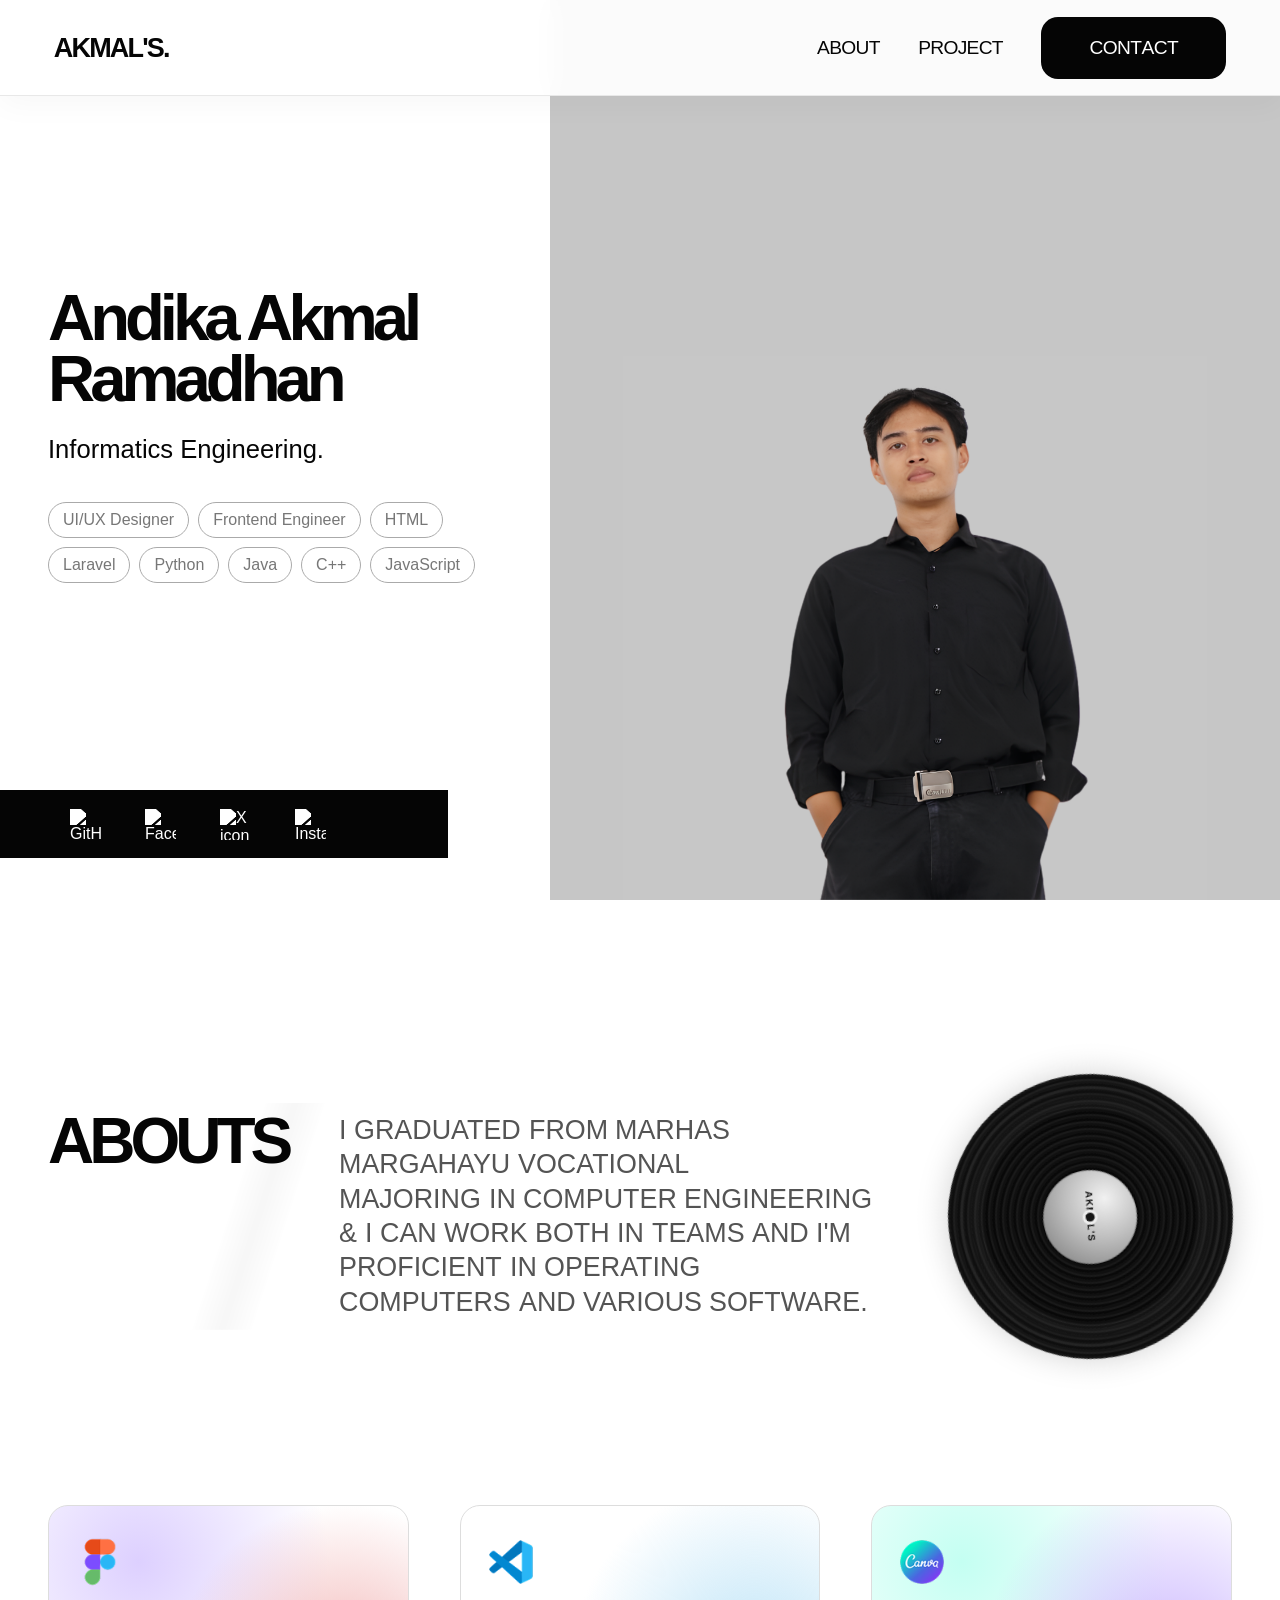
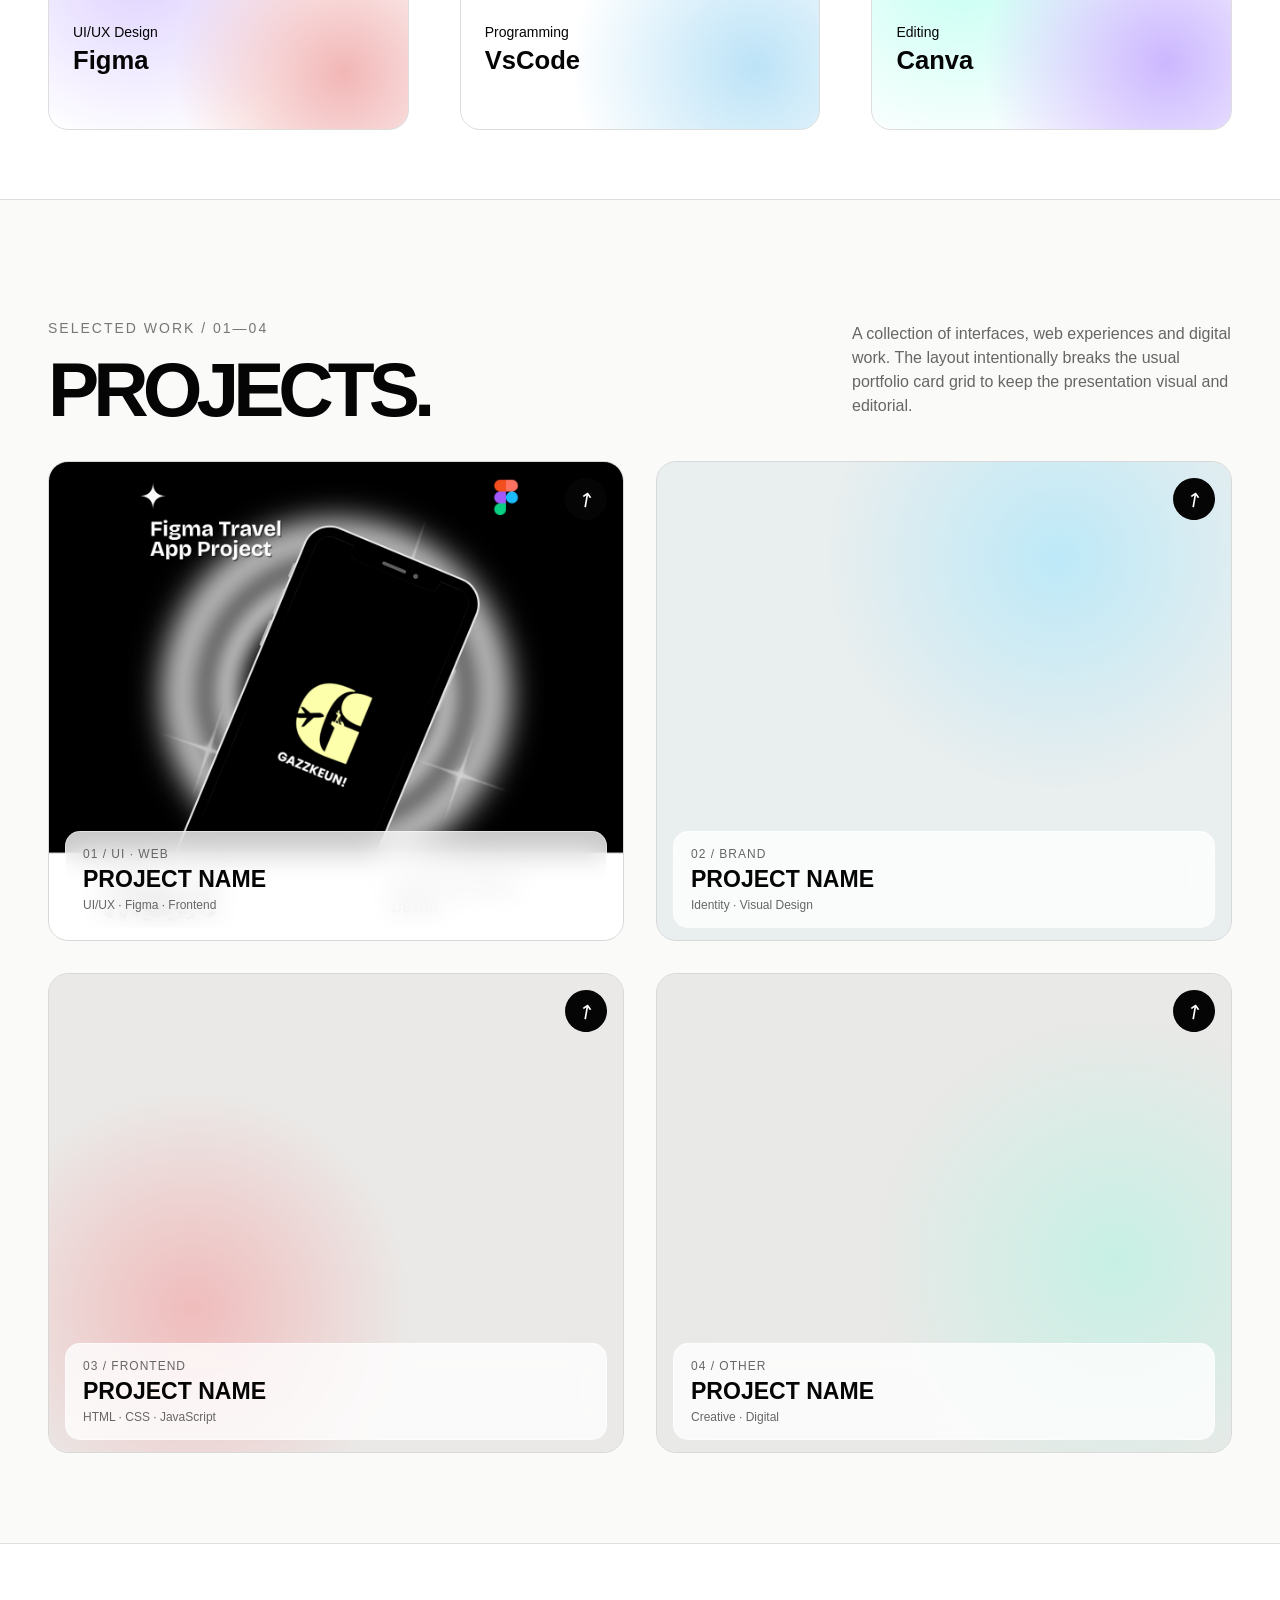
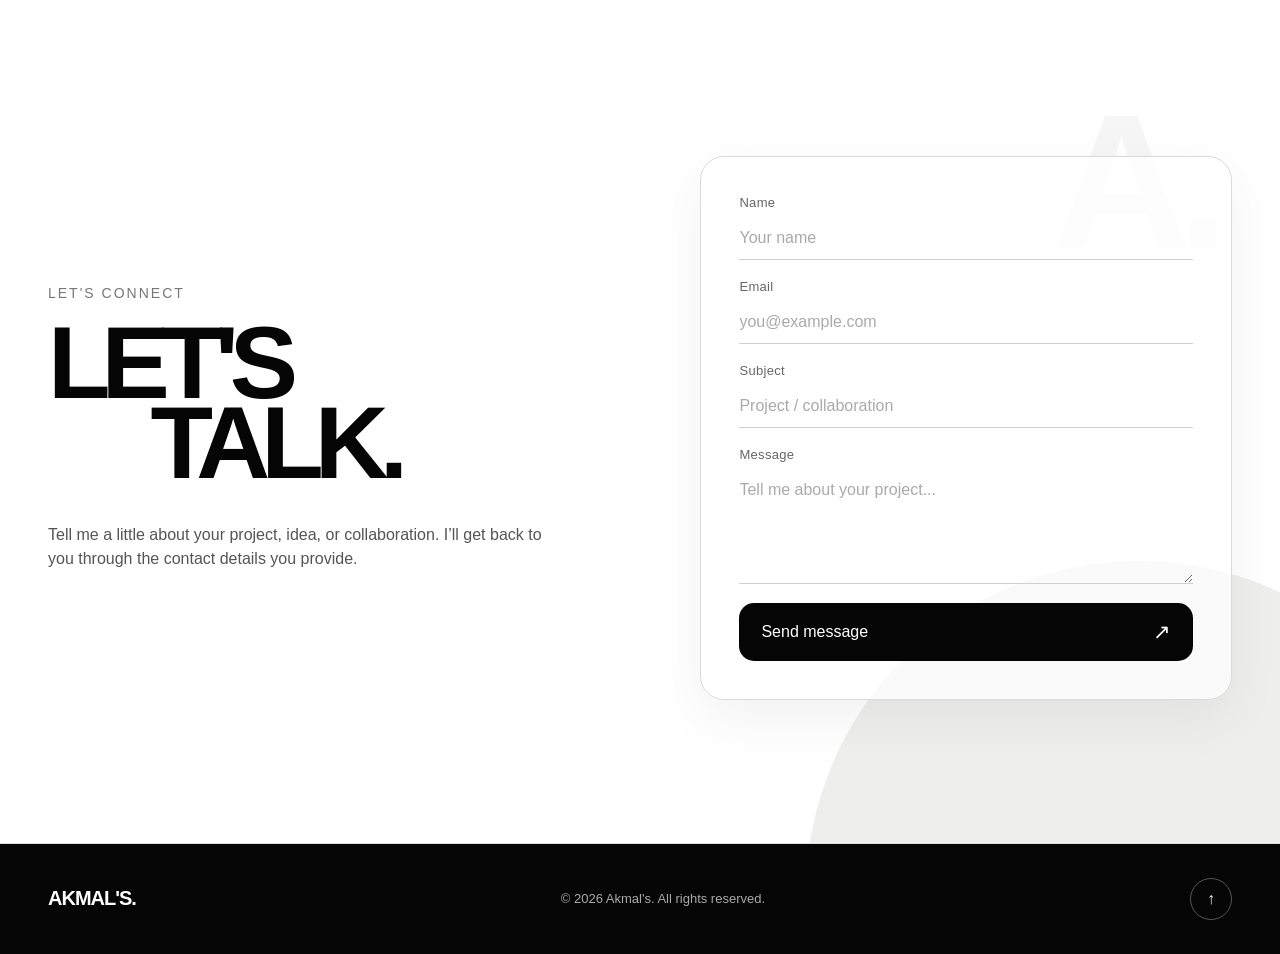
==== debug.html @ ab1d27a4 "Project : Changes Projects card desian && layout" ====
<!DOCTYPE html>
<html lang="en">
<head>
    <meta charset="UTF-8">
    <meta name="viewport" content="width=device-width, initial-scale=1.0">
    <meta name="description" content="Akmal's — Informatics Engineering Portfolio">
    <link rel="icon" type="image/png" href="Assets/icontitle.svg">
    <title>Akmal's</title>

    <style>
        @import url("https://fonts.googleapis.com/css2?family=Sedgwick+Ave+Display&display=swap");


        /* =========================================================
           BASE
        ========================================================= */
        :root {
            --black: #050505;
            --white: #ffffff;
            --line: #dedede;
            --muted: #858585;
            --soft: #f3f3f1;
            --ease: cubic-bezier(.22, 1, .36, 1);
        }

        * {
            margin: 0;
            padding: 0;
            box-sizing: border-box;
        }

        html {
            scroll-behavior: smooth;
        }

        body {
            font-family: Arial, Helvetica, sans-serif;
            background: var(--white);
            color: var(--black);
            overflow-x: hidden;
        }

        a {
            color: inherit;
            text-decoration: none;
        }

        button,
        a {
            -webkit-tap-highlight-color: transparent;
        }

        /* Every major section uses the same viewport height. */
        .full-section {
            height: 100vh;
            min-height: 680px;
        }

        /* =========================================================
           NAVBAR — intro state -> finished navigation
        ========================================================= */
        .navbar {
            position: fixed;
            inset: 0 0 auto 0;
            height: 96px;
            padding: 0 clamp(38px, 4.2vw, 82px);
            display: flex;
            align-items: center;
            background: rgba(255,255,255,.88);
            border-bottom: 1px solid transparent;
            backdrop-filter: blur(14px);
            -webkit-backdrop-filter: blur(14px);
            z-index: 100;
            overflow: hidden;
            transition:
                background .7s ease,
                border-color .7s ease,
                box-shadow .7s ease;
        }

        .nav-inner {
            position: relative;
            width: 100%;
            max-width: 1800px;
            height: 100%;
            margin: 0 auto;
            display: flex;
            align-items: center;
        }

        .brand {
            position: absolute;
            left: 50%;
            top: 50%;
            transform: translate(-50%, -50%);
            font-size: clamp(27px, 2vw, 34px);
            font-weight: 800;
            letter-spacing: -1.8px;
            line-height: 1;
            white-space: nowrap;
            z-index: 2;
            transition:
                left 1.05s cubic-bezier(.16,1,.3,1),
                transform 1.05s cubic-bezier(.16,1,.3,1);
        }

        .nav-links {
            margin-left: auto;
            margin-right: clamp(30px, 3vw, 58px);
            display: flex;
            align-items: center;
            gap: clamp(34px, 3vw, 58px);
        }

        .nav-link,
        .nav-contact {
            position: relative;
            line-height: 1;
            white-space: nowrap;
        }

        .nav-link {
            font-size: clamp(18px, 1.5vw, 27px);
            letter-spacing: -.7px;
            min-width: 0;
        }

        .nav-contact {
            position: relative;
            min-width: clamp(185px, 11vw, 225px);
            min-height: 62px;
            padding: 0 27px;
            border-radius: 17px;
            display: inline-flex;
            align-items: center;
            justify-content: center;
            background: transparent;
            color: var(--white);
            font-size: clamp(18px, 1.5vw, 27px);
            letter-spacing: -.6px;
            overflow: hidden;
            isolation: isolate;
            transition: transform .4s var(--ease);
        }

        /* Black-hole core: invisible on initial load, then expands into the button. */
        .nav-contact::before {
            content: "";
            position: absolute;
            left: 50%;
            top: 50%;
            width: 0;
            height: 0;
            border-radius: 50%;
            background: var(--black);
            transform: translate(-50%, -50%);
            z-index: -1;
            box-shadow: 0 0 0 rgba(0,0,0,0);
        }

        .nav-ready .nav-contact::before {
            animation: contactBlackHole 1.05s cubic-bezier(.16,1,.3,1) forwards;
        }

        .nav-contact:hover {
            transform: translateY(-2px);
        }

        @keyframes contactBlackHole {
            0% {
                width: 0;
                height: 0;
                opacity: 0;
                box-shadow: 0 0 0 rgba(0,0,0,0);
            }
            12% {
                opacity: 1;
            }
            60% {
                box-shadow: 0 0 28px rgba(0,0,0,.18);
            }
            100% {
                width: 260%;
                height: 420%;
                opacity: 1;
                box-shadow: 0 0 0 rgba(0,0,0,0);
            }
        }

        .nav-link::after {
            content: "";
            position: absolute;
            left: 0;
            bottom: -9px;
            width: 0;
            height: 2px;
            background: var(--black);
            transition: width .45s var(--ease);
        }

        .nav-link:hover::after {
            width: 100%;
        }

        .nav-link.is-active::after {
            width: 100%;
        }

        /* =========================================================
           CUSTOM CURSOR — desktop only
        ========================================================= */
        .custom-cursor {
            position: fixed;
            left: 0;
            top: 0;
            width: 11px;
            height: 11px;
            border-radius: 50%;
            background: #050505;
            pointer-events: none;
            z-index: 500;
            transform: translate3d(-100px, -100px, 0);
            transition: width .25s var(--ease), height .25s var(--ease), background .25s ease, border .25s ease, opacity .25s ease;
            mix-blend-mode: difference;
        }

        .custom-cursor.is-hover {
            width: 42px;
            height: 42px;
            background: rgba(255,255,255,.12);
            border: 1px solid rgba(255,255,255,.8);
        }

        .custom-cursor.is-click {
            width: 30px;
            height: 30px;
        }

        /* Each letter is independently revealed after the brand moves. */
        .nav-letter {
            display: inline-block;
            opacity: 0;
            transform: translateY(10px);
        }

        .nav-ready {
            background: rgba(255,255,255,.92);
            border-bottom-color: #e8e8e8;
            box-shadow: 0 8px 30px rgba(0,0,0,.035);
        }

        .nav-ready .brand {
            left: 0;
            transform: translateY(-50%);
        }

        .nav-ready .nav-letter {
            animation: navType .55s cubic-bezier(.22,1,.36,1) forwards;
            animation-delay: calc(var(--i) * .075s + .05s);
        }

        @keyframes navType {
            0% {
                opacity: 0;
                transform: translateY(10px);
            }
            60% {
                opacity: 1;
                transform: translateY(-2px);
            }
            100% {
                opacity: 1;
                transform: translateY(0);
            }
        }

        /* =========================================================
           HERO
        ========================================================= */
        .hero {
            position: relative;
            height: 100vh;
            min-height: 680px;
            display: grid;
            grid-template-columns: 43% 57%;
            overflow: hidden;
            border-bottom: 0;
        }

        .hero-left {
            position: relative;
            display: flex;
            flex-direction: column;
            justify-content: center;
            padding: 100px 48px 130px;
        }

        .hero-content {
            max-width: 700px;
        }

        .hero-title {
            font-size: clamp(54px, 5.1vw, 92px);
            line-height: .94;
            letter-spacing: -5px;
            font-weight: 800;
            margin-bottom: 24px;
        }

        .hero-subtitle {
            font-size: clamp(24px, 2vw, 35px);
            line-height: 1.2;
            margin-bottom: 38px;
        }

        .roles {
            display: flex;
            gap: 9px;
            flex-wrap: wrap;
            max-width: 690px;
        }

        .role {
            border: 1px solid #aaa;
            border-radius: 999px;
            padding: 9px 14px;
            color: #777;
            font-size: 16px;
            line-height: 1;
            white-space: nowrap;
            transition: color .3s ease, border-color .3s ease, transform .3s var(--ease);
        }

        .role:hover {
            color: var(--black);
            border-color: var(--black);
            transform: translateY(-3px);
        }

        .social-bar {
            position: absolute;
            left: 0;
            bottom: 42px;
            width: 35%;
            height: 68px;
            background: var(--black);
            display: flex;
            align-items: center;
            gap: 44px;
            padding-left: 70px;
        }

        .social-item {
            width: 31px;
            height: 31px;
            display: flex;
            align-items: center;
            justify-content: center;
            flex: 0 0 31px;
            transition: transform .35s var(--ease);
        }

        .social-item:hover {
            transform: translateY(-4px) scale(1.08);
        }

        .social-item img {
            width: 31px;
            height: 31px;
            display: block;
            object-fit: contain;
            object-position: center;
            filter: brightness(0) invert(1);
        }

        .hero-photo {
            position: relative;
            background: #c6c6c6;
            display: flex;
            align-items: flex-end;
            justify-content: center;
            overflow: hidden;
        }

        .hero-photo .enjoy-trail {
            position: absolute;
            inset: 0;
            pointer-events: none;
            overflow: hidden;
            z-index: 5;
        }

        .enjoy-word {
            position: absolute;
            left: 0;
            top: 0;
            color: #050505;
            font-family: "Sedgwick Ave Display", cursive;
            font-size: clamp(27px, 2.9vw, 46px);
            font-weight: 400;
            line-height: .9;
            letter-spacing: -.8px;
            white-space: nowrap;
            opacity: 0;
            transform: translate(-50%, -50%) rotate(var(--r, 0deg)) scale(.96);
            animation: enjoyFade 1.65s ease-out forwards;
            will-change: transform, opacity;
            mix-blend-mode: multiply;
        }

        @keyframes enjoyFade {
            0% {
                opacity: 0;
                transform: translate(-50%, -50%) rotate(var(--r, 0deg)) scale(.94);
            }
            12% {
                opacity: .34;
                transform: translate(-50%, -50%) rotate(var(--r, 0deg)) scale(1);
            }
            32% {
                opacity: .31;
            }
            58% {
                opacity: .22;
            }
            78% {
                opacity: .12;
            }
            100% {
                opacity: 0;
                transform: translate(-50%, -50%) rotate(var(--r, 0deg)) scale(1.015);
            }
        }

        .hero-photo.is-enjoying .hero-photo-image {
            filter: saturate(.96);
        }

        /* Your current preferred image treatment.
           Note: height:auto is valid CSS; height:auto% is not. */
        .hero-photo img {
            width: 80%;
            height: auto;
            object-fit: cover   ;
            object-position: center bottom;
            display: block;
        }

        /* =========================================================
           ABOUT
        ========================================================= */
        .about {
            position: relative;
            height: 100vh;
            min-height: 680px;
            padding: clamp(42px, 6vh, 76px) 48px 42px;
            display: grid;
            grid-template-rows: minmax(0, 1fr) auto auto;
            gap: clamp(18px, 3vh, 32px);
            overflow: hidden;
            border-bottom: 1px solid var(--line);
        }

        .about-top {
            width: 100%;
            max-width: 1800px;
            margin: 0 auto;
            display: grid;
            grid-template-columns: minmax(0, 1.65fr) minmax(260px, .55fr);
            gap: clamp(30px, 4vw, 58px);
            align-items: center;
            min-height: 0;
        }

        .about-copy {
            min-width: 0;
            display: grid;
            grid-template-columns: auto minmax(0, 1fr);
            column-gap: clamp(28px, 4vw, 55px);
            align-items: start;
        }

        .about-heading {
            font-size: clamp(52px, 5vw, 88px);
            line-height: .9;
            letter-spacing: -5px;
            font-weight: 800;
        }

        .about-text {
            font-size: clamp(22px, 2.1vw, 38px);
            line-height: 1.28;
            text-transform: uppercase;
        }

        .about-vinyl-wrap {
            min-width: 0;
            display: flex;
            align-items: center;
            justify-content: center;
            overflow: visible;
        }

        /* Drag target: no hover animation, only user drag interaction. */
        .vinyl-drag {
            --rotation: 0deg;
            width: min(24vw, 285px);
            aspect-ratio: 1;
            flex: 0 0 auto;
            cursor: grab;
            touch-action: none;
            user-select: none;
            -webkit-user-select: none;
            z-index: 4;
        }

        .vinyl-drag.is-dragging {
            cursor: grabbing;
        }

        .vinyl-record {
            position: relative;
            width: 100%;
            height: 100%;
            border-radius: 50%;
            background:
                repeating-radial-gradient(
                    circle at center,
                    #101010 0 2px,
                    #1a1a1a 3px 4px,
                    #090909 5px 7px
                );
            box-shadow:
                0 0 32px rgba(0,0,0,.18),
                0 0 0 1px rgba(0,0,0,.04),
                inset 0 0 0 1px rgba(255,255,255,.05);
            transform: rotate(var(--rotation));
            will-change: transform;
        }

        .vinyl-record::before {
            content: "";
            position: absolute;
            inset: 5%;
            border-radius: 50%;
            border: 1px solid rgba(255,255,255,.05);
            box-shadow:
                inset 0 0 28px rgba(0,0,0,.42),
                0 0 0 1px rgba(255,255,255,.018);
            pointer-events: none;
        }

        .vinyl-grooves {
            position: absolute;
            inset: 12%;
            border-radius: 50%;
            box-shadow:
                0 0 0 11px rgba(255,255,255,.014),
                0 0 0 22px rgba(255,255,255,.012),
                0 0 0 33px rgba(255,255,255,.01),
                0 0 0 44px rgba(255,255,255,.008);
            pointer-events: none;
        }

        .vinyl-label {
            position: absolute;
            width: 33%;
            aspect-ratio: 1;
            left: 50%;
            top: 50%;
            transform: translate(-50%, -50%);
            border-radius: 50%;
            display: flex;
            align-items: center;
            justify-content: center;
            background:
                radial-gradient(circle at 35% 30%, #f1f1f1 0, #bdbdbd 45%, #777 100%);
            color: #111;
            font-size: clamp(8px, .75vw, 11px);
            font-weight: 800;
            letter-spacing: 1.1px;
            box-shadow:
                inset 0 0 0 1px rgba(0,0,0,.16),
                0 1px 7px rgba(0,0,0,.14);
        }

        .vinyl-label span {
            transform: rotate(12deg);
        }

        .vinyl-center {
            position: absolute;
            width: 9px;
            height: 9px;
            left: 50%;
            top: 50%;
            transform: translate(-50%, -50%);
            border-radius: 50%;
            background: #161616;
            box-shadow: 0 0 0 3px #ededed;
            z-index: 3;
        }

        @keyframes vinylSpin {
            from { transform: rotate(0deg); }
            to { transform: rotate(360deg); }
        }

        /*
         * About description:
         * The text never disappears. A soft "karaoke" highlight travels
         * continuously through the words and loops back to the first word.
         */
        .about-lyric {
            display: flex;
            flex-direction: column;
            align-items: flex-start;
            gap: 0;
        }

        .lyric-line {
            display: flex;
            flex-wrap: wrap;
            gap: .28em;
        }

        .lyric-word {
            display: inline-block;
            color: #111;
            opacity: .72;
            transform: translateY(0) scale(1);
            filter: blur(0);
            will-change: transform, opacity, filter, color;
            animation: lyricPulse 4.9s linear infinite;
            animation-delay: calc(var(--lyric-index) * 0.18s);
        }

        .lyric-line .lyric-word:first-child {
            margin-left: 0;
        }

        @keyframes lyricPulse {
            0%,
            8% {
                opacity: .72;
                color: #111;
                transform: translateY(0) scale(1);
                filter: blur(0);
            }

            10%,
            15% {
                opacity: 1;
                color: #000;
                transform: translateY(-2px) scale(1.015);
                filter: blur(0);
            }

            18%,
            100% {
                opacity: .72;
                color: #111;
                transform: translateY(0) scale(1);
                filter: blur(0);
            }
        }

        /*
         * A subtle moving sweep passes over the paragraph so it feels
         * continuously "played", without making the text disappear.
         */
        .about-lyric {
            position: relative;
            isolation: isolate;
        }

        .about-lyric::after {
            content: "";
            position: absolute;
            top: -5%;
            left: -20%;
            width: 11%;
            height: 110%;
            background: linear-gradient(
                90deg,
                transparent,
                rgba(0,0,0,.09),
                transparent
            );
            transform: skewX(-18deg);
            pointer-events: none;
            mix-blend-mode: multiply;
            animation: lyricSweep 4.8s ease-in-out infinite;
            opacity: .35;
        }

        @keyframes lyricSweep {
            0% {
                left: -20%;
                opacity: 0;
            }
            10% {
                opacity: .35;
            }
            50% {
                opacity: .45;
            }
            90% {
                opacity: .35;
            }
            100% {
                left: 120%;
                opacity: 0;
            }
        }

        /* =========================================================
           SKILLS
        ========================================================= */
        .skills {
            width: 100%;
            max-width: 1800px;
            margin: 0 auto;
            display: grid;
            grid-template-columns: repeat(3, 1fr);
            gap: clamp(22px, 4vw, 72px);
        }

        .skill-card {
            height: clamp(190px, 25vh, 245px);
            border: 1px solid #ddd;
            border-radius: 20px;
            padding: 30px 24px 24px;
            position: relative;
            overflow: hidden;
            transition:
                transform .55s var(--ease),
                border-color .4s ease;
        }

        .skill-card:hover {
            transform: translateY(-9px);
            border-color: #aaa;
        }

        .skill-card:nth-child(1) {
            background:
                radial-gradient(circle at 82% 75%, #f2b6b6 0, transparent 50%),
                radial-gradient(circle at 25% 25%, #ddd0ff 0, transparent 60%),
                #fff;
        }

        .skill-card:nth-child(2) {
            background:
                radial-gradient(circle at 82% 72%, #bce3f7 0, transparent 55%),
                #fff;
        }

        .skill-card:nth-child(3) {
            background:
                radial-gradient(circle at 82% 70%, #cbb7ff 0, transparent 55%),
                radial-gradient(circle at 25% 25%, #c4fff2 0, transparent 65%),
                #fff;
        }

        .skill-icon {
            width: 52px;
            height: 52px;
            margin-bottom: 36px;
            display: flex;
            align-items: center;
            justify-content: flex-start;
        }

        .skill-icon img {
            width: 52px;
            height: 52px;
            display: block;
            object-fit: contain;
            object-position: left center;
        }

        .skill-label {
            font-size: 14px;
            margin-bottom: 8px;
        }

        .skill-name {
            font-size: clamp(25px, 2vw, 31px);
            line-height: 1;
        }

        /* =========================================================
           PROJECTS — editorial / asymmetric, not template-like
        ========================================================= */
        .projects {
            position: relative;
            height: 100vh;
            min-height: 680px;
            padding: 110px 48px 45px;
            overflow: hidden;
            border-bottom: 1px solid var(--line);
            background: #fafaf9;
        }

        .projects-head {
            max-width: 1800px;
            margin: 0 auto;
            display: flex;
            align-items: end;
            justify-content: space-between;
            gap: 30px;
            margin-bottom: 28px;
        }

        .projects-title {
            font-size: clamp(58px, 6vw, 105px);
            line-height: .82;
            letter-spacing: -6px;
            font-weight: 800;
        }

        .projects-intro {
            max-width: 380px;
            font-size: 16px;
            line-height: 1.5;
            color: #666;
            padding-bottom: 3px;
        }

        .project-grid {
            max-width: 1800px;
            height: calc(100% - 145px);
            margin: 0 auto;
            display: grid;
            grid-template-columns: repeat(2, minmax(0, 1fr));
            grid-template-rows: repeat(2, minmax(0, 1fr));
            gap: 20px;
        }

        .project-card {
            position: relative;
            min-width: 0;
            min-height: 0;
            overflow: hidden;
            border-radius: 20px;
            border: 1px solid #d8d8d8;
            background: #e9e9e7;
            cursor: pointer;
            transition:
                transform .55s var(--ease),
                border-color .4s ease,
                box-shadow .55s var(--ease);
        }

        .project-card:hover {
            transform: translateY(-6px);
            border-color: #aaa;
            box-shadow: 0 18px 42px rgba(0,0,0,.08);
        }

        .project-media {
            position: absolute;
            inset: 0;
            overflow: hidden;
            background:
                linear-gradient(135deg, #ececec, #d4d4d4);
        }

        .project-media img {
            width: 100%;
            height: 100%;
            display: block;
            object-fit: cover;
            object-position: center;
            transition: transform 1s var(--ease), filter .8s ease;
        }

        .project-media img[src=""] {
            display: none;
        }

        .project-media img:not([src]) {
            display: none;
        }

        .project-card:hover .project-media img {
            transform: scale(1.045);
            filter: saturate(.8);
        }

        /* Placeholder if no image has been inserted yet. */
        .project-card:nth-child(1) .project-media {
            background:
                radial-gradient(circle at 70% 30%, #d8cfff, transparent 35%),
                linear-gradient(135deg, #eeeeec, #d8d8d6);
        }

        .project-card:nth-child(2) .project-media {
            background:
                radial-gradient(circle at 70% 20%, #bde9f8, transparent 42%),
                #e9eeee;
        }

        .project-card:nth-child(3) .project-media {
            background:
                radial-gradient(circle at 25% 70%, #f0bcbc, transparent 40%),
                #eae9e7;
        }

        .project-card:nth-child(4) .project-media {
            background:
                radial-gradient(circle at 80% 60%, #c7f0e5, transparent 45%),
                #e9e9e7;
        }

        .project-info {
            position: absolute;
            left: 16px;
            right: 16px;
            bottom: 16px;
            padding: 15px 17px;
            border: 1px solid rgba(255,255,255,.42);
            border-radius: 15px;
            background: rgba(255,255,255,.78);
            backdrop-filter: blur(14px);
            -webkit-backdrop-filter: blur(14px);
            transform: translateY(4px);
            transition: transform .55s var(--ease);
        }

        .project-card:hover .project-info {
            transform: translateY(0);
        }

        .project-number {
            font-size: 12px;
            color: #666;
            margin-bottom: 7px;
            letter-spacing: 1px;
        }

        .project-name {
            font-size: clamp(20px, 1.8vw, 28px);
            line-height: 1;
            margin-bottom: 7px;
        }

        .project-tags {
            font-size: 12px;
            color: #666;
        }

        .project-card::after {
            content: "OPEN";
            position: absolute;
            left: 18px;
            top: 18px;
            padding: 7px 10px;
            border-radius: 999px;
            background: rgba(0,0,0,.72);
            color: #fff;
            font-size: 10px;
            letter-spacing: 1.4px;
            opacity: 0;
            transform: translateY(6px);
            transition: opacity .45s ease, transform .45s var(--ease);
            pointer-events: none;
        }

        .project-card:hover::after {
            opacity: 1;
            transform: translateY(0);
        }

        /* =========================================================
           PROJECT DETAIL OVERLAY
        ========================================================= */
        .project-modal {
            position: fixed;
            inset: 0;
            z-index: 300;
            display: grid;
            place-items: center;
            padding: 30px;
            background: rgba(5,5,5,.5);
            backdrop-filter: blur(16px);
            -webkit-backdrop-filter: blur(16px);
            opacity: 0;
            visibility: hidden;
            pointer-events: none;
            transition: opacity .45s ease, visibility .45s ease;
        }

        .project-modal.is-open {
            opacity: 1;
            visibility: visible;
            pointer-events: auto;
        }

        .project-modal-card {
            position: relative;
            width: min(1080px, 94vw);
            max-height: 90vh;
            overflow: auto;
            border-radius: 26px;
            background: #fff;
            border: 1px solid rgba(0,0,0,.08);
            box-shadow: 0 35px 90px rgba(0,0,0,.22);
            transform: translateY(28px) scale(.97);
            transition: transform .65s var(--ease);
        }

        .project-modal.is-open .project-modal-card {
            transform: translateY(0) scale(1);
        }

        .project-modal-media {
            height: min(48vh, 520px);
            background: #e9e9e7;
            overflow: hidden;
        }

        .project-modal-media img {
            width: 100%;
            height: 100%;
            display: block;
            object-fit: cover;
        }

        .project-modal-content {
            padding: clamp(24px, 4vw, 46px);
            display: grid;
            grid-template-columns: 1fr .55fr;
            gap: 34px;
        }

        .project-modal-kicker {
            font-size: 11px;
            letter-spacing: 1.6px;
            color: #777;
            margin-bottom: 10px;
        }

        .project-modal-title {
            font-size: clamp(36px, 5vw, 68px);
            line-height: .9;
            letter-spacing: -4px;
            margin-bottom: 18px;
        }

        .project-modal-description {
            max-width: 620px;
            color: #555;
            font-size: 16px;
            line-height: 1.6;
        }

        .project-modal-meta {
            padding-top: 3px;
            display: flex;
            flex-direction: column;
            gap: 18px;
        }

        .modal-meta-item {
            border-bottom: 1px solid #ddd;
            padding-bottom: 12px;
        }

        .modal-meta-label {
            font-size: 11px;
            color: #888;
            text-transform: uppercase;
            letter-spacing: 1.4px;
            margin-bottom: 7px;
        }

        .modal-meta-value {
            font-size: 15px;
        }

        .project-modal-close {
            position: absolute;
            right: 28px;
            top: 28px;
            width: 44px;
            height: 44px;
            border: 1px solid rgba(255,255,255,.35);
            border-radius: 50%;
            background: rgba(0,0,0,.65);
            color: #fff;
            cursor: pointer;
            font: inherit;
            font-size: 25px;
            line-height: 1;
            display: grid;
            place-items: center;
            transition: transform .35s var(--ease), background .3s ease;
        }

        .project-modal-close:hover {
            transform: rotate(90deg);
            background: #000;
        }


        .project-arrow {
            position: absolute;
            right: 16px;
            top: 16px;
            width: 42px;
            height: 42px;
            border-radius: 50%;
            background: var(--black);
            color: white;
            display: flex;
            align-items: center;
            justify-content: center;
            font-size: 20px;
            transform: rotate(-35deg);
            transition: transform .5s var(--ease);
        }

        .project-card:hover .project-arrow {
            transform: rotate(0deg);
        }

        /* =========================================================
           CONTACT
        ========================================================= */
        .contact {
            position: relative;
            height: 100vh;
            min-height: 680px;
            padding: 120px 48px 50px;
            display: flex;
            align-items: center;
            overflow: hidden;
            border-bottom: 1px solid var(--line);
        }

        .contact::before {
            content: "";
            position: absolute;
            width: 52vw;
            height: 52vw;
            max-width: 800px;
            max-height: 800px;
            right: -15vw;
            bottom: -30vw;
            border-radius: 50%;
            background: #eeeeec;
            pointer-events: none;
        }

        .contact-inner {
            width: 100%;
            max-width: 1800px;
            margin: 0 auto;
            display: grid;
            grid-template-columns: minmax(0, .9fr) minmax(430px, .85fr);
            align-items: center;
            gap: clamp(50px, 7vw, 130px);
            position: relative;
            z-index: 1;
        }

        .contact-intro {
            min-width: 0;
        }

        .contact-kicker {
            font-size: 14px;
            letter-spacing: 2px;
            text-transform: uppercase;
            color: #777;
            margin-bottom: 22px;
        }

        .contact-title {
            font-size: clamp(68px, 8vw, 145px);
            line-height: .78;
            letter-spacing: -9px;
            font-weight: 800;
            max-width: 900px;
            margin-bottom: 40px;
        }

        .contact-title span {
            display: block;
        }

        .contact-title span:last-child {
            margin-left: clamp(30px, 8vw, 125px);
        }

        .contact-copy {
            max-width: 500px;
            color: #555;
            font-size: 16px;
            line-height: 1.55;
        }

        .contact-form {
            width: 100%;
            max-width: 650px;
            justify-self: end;
            padding: clamp(26px, 3vw, 38px);
            border: 1px solid #d9d9d9;
            border-radius: 24px;
            background: rgba(255,255,255,.72);
            backdrop-filter: blur(12px);
            -webkit-backdrop-filter: blur(12px);
            box-shadow: 0 18px 55px rgba(0,0,0,.055);
        }

        .form-row {
            display: flex;
            flex-direction: column;
            gap: 8px;
            margin-bottom: 19px;
        }

        .form-row label {
            font-size: 13px;
            color: #666;
            letter-spacing: .3px;
        }

        .form-row input,
        .form-row textarea {
            width: 100%;
            border: 0;
            border-bottom: 1px solid #cfcfcf;
            background: transparent;
            color: var(--black);
            border-radius: 0;
            padding: 11px 0 12px;
            font: inherit;
            font-size: 16px;
            outline: none;
            resize: vertical;
            transition: border-color .3s ease, padding-left .35s var(--ease);
        }

        .form-row input::placeholder,
        .form-row textarea::placeholder {
            color: #aaa;
        }

        .form-row input:focus,
        .form-row textarea:focus {
            border-color: var(--black);
            padding-left: 6px;
        }

        .contact-submit {
            width: 100%;
            min-height: 58px;
            margin-top: 6px;
            padding: 0 22px;
            border: 0;
            border-radius: 15px;
            background: var(--black);
            color: var(--white);
            display: flex;
            align-items: center;
            justify-content: space-between;
            font: inherit;
            font-size: 16px;
            cursor: pointer;
            transition:
                background .3s ease,
                transform .45s var(--ease);
        }

        .contact-submit:hover {
            background: #242424;
            transform: translateY(-3px);
        }

        .submit-arrow {
            font-size: 21px;
            transition: transform .45s var(--ease);
        }

        .contact-submit:hover .submit-arrow {
            transform: translate(4px, -4px);
        }

        .contact-mark {
            position: absolute;
            right: 5vw;
            top: 19%;
            font-size: clamp(100px, 15vw, 250px);
            line-height: .7;
            font-weight: 800;
            letter-spacing: -14px;
            color: rgba(0,0,0,.035);
            user-select: none;
            pointer-events: none;
        }

        /* =========================================================
           CONTACT NOTIFICATION
        ========================================================= */
        .contact-toast {
            position: fixed;
            right: clamp(22px, 3vw, 48px);
            bottom: clamp(22px, 3vw, 42px);
            z-index: 250;
            width: min(390px, calc(100vw - 44px));
            min-height: 76px;
            padding: 14px 14px 14px 16px;
            display: grid;
            grid-template-columns: 34px 1fr 28px;
            align-items: center;
            gap: 12px;
            border: 1px solid rgba(255,255,255,.16);
            border-radius: 20px;
            background: rgba(10,10,10,.94);
            color: #fff;
            box-shadow: 0 18px 55px rgba(0,0,0,.23), 0 0 0 1px rgba(0,0,0,.03);
            backdrop-filter: blur(18px);
            -webkit-backdrop-filter: blur(18px);
            opacity: 0;
            visibility: hidden;
            transform: translateY(24px) scale(.96);
            pointer-events: none;
        }

        .contact-toast.is-visible {
            opacity: 1;
            visibility: visible;
            pointer-events: auto;
            animation: toastIn .65s var(--ease) forwards;
        }

        .contact-toast.is-hiding {
            animation: toastOut .5s var(--ease) forwards;
        }

        .toast-mark {
            width: 34px;
            height: 34px;
            border-radius: 50%;
            display: grid;
            place-items: center;
            background: #fff;
        }

        .toast-mark span {
            width: 10px;
            height: 10px;
            border-radius: 50%;
            background: #111;
            animation: toastPulse 1.5s ease-in-out infinite;
        }

        .toast-copy {
            min-width: 0;
            display: flex;
            flex-direction: column;
            gap: 4px;
        }

        .toast-copy strong {
            font-size: 12px;
            letter-spacing: 1.6px;
            line-height: 1;
        }

        .toast-copy small {
            color: #a9a9a9;
            font-size: 12px;
            line-height: 1.35;
        }

        .toast-close {
            width: 28px;
            height: 28px;
            border: 0;
            background: transparent;
            color: #aaa;
            border-radius: 50%;
            cursor: pointer;
            font: inherit;
            font-size: 20px;
            line-height: 1;
            transition: color .25s ease, background .25s ease, transform .3s var(--ease);
        }

        .toast-close:hover {
            color: #fff;
            background: rgba(255,255,255,.08);
            transform: rotate(90deg);
        }

        @keyframes toastIn {
            0% { opacity: 0; transform: translateY(24px) scale(.96); filter: blur(4px); }
            100% { opacity: 1; transform: translateY(0) scale(1); filter: blur(0); }
        }

        @keyframes toastOut {
            0% { opacity: 1; transform: translateY(0) scale(1); filter: blur(0); }
            100% { opacity: 0; transform: translateY(16px) scale(.97); filter: blur(2px); }
        }

        @keyframes toastPulse {
            0%, 100% { transform: scale(.82); opacity: .65; }
            50% { transform: scale(1.18); opacity: 1; }
        }

        /* =========================================================
           FOOTER
        ========================================================= */
        footer {
            min-height: 110px;
            padding: 30px 48px;
            display: flex;
            align-items: center;
            justify-content: space-between;
            gap: 25px;
            background: var(--black);
            color: var(--white);
        }

        .footer-brand {
            font-size: 20px;
            font-weight: 800;
            letter-spacing: -1px;
        }

        .footer-copy {
            font-size: 13px;
            color: #aaa;
        }

        .footer-top {
            width: 42px;
            height: 42px;
            border: 1px solid #555;
            border-radius: 50%;
            display: flex;
            align-items: center;
            justify-content: center;
            transition: transform .4s var(--ease), background .3s ease;
        }

        .footer-top:hover {
            transform: translateY(-4px);
            background: #222;
        }

        /* =========================================================
           REVEAL ANIMATION
        ========================================================= */
        @keyframes revealUp {
            from {
                opacity: 0;
                transform: translateY(45px);
            }
            to {
                opacity: 1;
                transform: translateY(0);
            }
        }

        @keyframes revealLeft {
            from {
                opacity: 0;
                transform: translateX(-55px);
            }
            to {
                opacity: 1;
                transform: translateX(0);
            }
        }

        @keyframes revealRight {
            from {
                opacity: 0;
                transform: translateX(55px);
            }
            to {
                opacity: 1;
                transform: translateX(0);
            }
        }

        @keyframes introBrand {
            0% {
                opacity: 0;
                transform: scale(.92);
            }
            45% {
                opacity: 1;
                transform: scale(1);
            }
            100% {
                opacity: 1;
                transform: scale(1);
            }
        }

        .reveal {
            opacity: 0;
        }

        .reveal.is-visible {
            animation: revealUp .85s var(--ease) forwards;
        }

        .reveal-left.is-visible {
            animation: revealLeft .85s var(--ease) forwards;
        }

        .reveal-right.is-visible {
            animation: revealRight .9s var(--ease) forwards;
        }

        .delay-1.is-visible { animation-delay: .10s; }
        .delay-2.is-visible { animation-delay: .20s; }
        .delay-3.is-visible { animation-delay: .30s; }
        .delay-4.is-visible { animation-delay: .40s; }

        @media (max-width: 760px) {
            .about,
            .projects,
            .contact {
                content-visibility: auto;
                contain-intrinsic-size: 850px;
            }

            .project-card,
            .skill-card {
                contain: layout paint;
            }
        }

        /* =========================================================
           RESPONSIVE
        ========================================================= */

        /* =========================================================
           MOBILE PERFORMANCE / LAYOUT
        ========================================================= */
        .nav-toggle,
        .mobile-menu {
            display: none;
        }

        @media (max-width: 760px) {
            :root {
                --mobile-gutter: 20px;
            }

            html {
                scroll-behavior: auto;
            }

            body {
                overflow-x: hidden;
                -webkit-overflow-scrolling: touch;
                text-rendering: optimizeSpeed;
            }

            .full-section,
            .hero,
            .about,
            .projects,
            .contact {
                height: auto;
                min-height: 0;
            }

            /* ---------- Navbar ---------- */
            .navbar {
                position: fixed;
                top: 0;
                left: 0;
                right: 0;
                height: 68px;
                padding: 0 var(--mobile-gutter);
                background: rgba(255,255,255,.96);
                border-bottom-color: #ececec;
                backdrop-filter: none;
                -webkit-backdrop-filter: none;
                box-shadow: 0 4px 18px rgba(0,0,0,.04);
                overflow: visible;
            }

            .nav-inner {
                width: 100%;
                max-width: none;
                justify-content: space-between;
            }

            .brand,
            .navbar.nav-ready .brand {
                position: relative;
                left: 0;
                top: auto;
                transform: none;
                font-size: 23px;
                letter-spacing: -1.4px;
            }

            .nav-links,
            .nav-contact {
                display: none;
            }

            .nav-toggle {
                position: relative;
                width: 46px;
                height: 46px;
                display: flex;
                align-items: center;
                justify-content: center;
                padding: 0;
                border: 0;
                border-radius: 15px;
                background: #050505;
                cursor: pointer;
                z-index: 120;
                overflow: hidden;
                transform: rotate(-1deg);
                transition:
                    transform .55s var(--ease),
                    border-radius .55s var(--ease),
                    background .3s ease;
            }

            .nav-toggle::before {
                content: "";
                position: absolute;
                width: 7px;
                height: 7px;
                right: 9px;
                top: 9px;
                border-radius: 50%;
                background: rgba(255,255,255,.9);
                transition: transform .55s var(--ease), opacity .3s ease;
            }

            .nav-toggle::after {
                content: "";
                position: absolute;
                inset: 6px;
                border: 1px solid rgba(255,255,255,.16);
                border-radius: 12px;
                pointer-events: none;
            }

            .nav-toggle span {
                position: absolute;
                width: 19px;
                height: 2px;
                border-radius: 999px;
                background: #fff;
                transform-origin: center;
                transition:
                    transform .55s var(--ease),
                    width .45s var(--ease),
                    left .45s var(--ease),
                    top .45s var(--ease);
            }

            .nav-toggle span:first-child {
                left: 13px;
                top: 18px;
                width: 18px;
                transform: rotate(-6deg);
            }

            .nav-toggle span:last-child {
                left: 17px;
                top: 26px;
                width: 13px;
                transform: rotate(7deg);
            }

            .navbar.menu-open .nav-toggle {
                transform: rotate(3deg) scale(.98);
                border-radius: 50%;
            }

            .navbar.menu-open .nav-toggle::before {
                transform: scale(.25);
                opacity: 0;
            }

            .navbar.menu-open .nav-toggle span:first-child {
                left: 12px;
                top: 22px;
                width: 22px;
                transform: rotate(42deg);
            }

            .navbar.menu-open .nav-toggle span:last-child {
                left: 12px;
                top: 22px;
                width: 22px;
                transform: rotate(-42deg);
            }

            .mobile-menu {
                position: absolute;
                top: 62px;
                left: 12px;
                right: 12px;
                display: flex;
                flex-direction: column;
                gap: 6px;
                padding: 10px;
                border: 1px solid #e4e4e4;
                border-radius: 22px;
                background: rgba(255,255,255,.98);
                box-shadow:
                    0 22px 55px rgba(0,0,0,.13),
                    0 0 0 1px rgba(0,0,0,.02);
                opacity: 0;
                visibility: hidden;
                transform: translateY(-12px) rotate(-1deg) scale(.96);
                transform-origin: top right;
                transition:
                    opacity .38s ease,
                    transform .6s var(--ease),
                    visibility .38s ease;
                pointer-events: none;
            }

            .navbar.menu-open .mobile-menu {
                opacity: 1;
                visibility: visible;
                transform: translateY(0) rotate(0deg) scale(1);
                pointer-events: auto;
            }

            .mobile-link {
                position: relative;
                padding: 14px 15px;
                border-radius: 14px;
                font-size: 16px;
                font-weight: 700;
                letter-spacing: -.25px;
                transform: translateX(14px);
                opacity: 0;
                transition:
                    transform .5s var(--ease),
                    opacity .35s ease,
                    background .25s ease;
            }

            .navbar.menu-open .mobile-link {
                transform: translateX(0);
                opacity: 1;
            }

            .navbar.menu-open .mobile-link:nth-child(1) {
                transition-delay: .06s;
            }

            .navbar.menu-open .mobile-link:nth-child(2) {
                transition-delay: .11s;
            }

            .navbar.menu-open .mobile-link:nth-child(3) {
                transition-delay: .16s;
            }

            .mobile-link::after {
                content: "↗";
                position: absolute;
                right: 15px;
                top: 50%;
                transform: translateY(-50%) rotate(-12deg);
                opacity: 0;
                transition: opacity .25s ease, transform .35s var(--ease);
            }

            .mobile-link:hover,
            .mobile-link:active {
                background: #f1f1f1;
            }

            .mobile-link:hover::after {
                opacity: 1;
                transform: translateY(-50%) rotate(0deg);
            }

            /* ---------- Hero ----------
               Photo is intentionally first, immediately below navbar.
            */
            .hero {
                display: flex;
                flex-direction: column;
                padding-top: 68px;
                border-bottom: 0;
                overflow: visible;
            }

            .hero-photo {
                order: 1;
                width: 100%;
                height: clamp(330px, 88vw, 445px);
                min-height: 330px;
                flex: 0 0 auto;
                background: #c6c6c6;
                transform: none !important;
                will-change: auto;
            }

            .hero-photo-image {
                width: 85% !important;
                height: auto !important;
                max-height: 100%;
                object-fit: contain;
                object-position: center bottom;
            }

            .hero-left {
                order: 2;
                min-height: auto;
                padding: 34px var(--mobile-gutter) 92px;
                display: block;
            }

            .hero-content {
                max-width: none;
            }

            .hero-title {
                font-size: clamp(43px, 12.7vw, 68px);
                line-height: .93;
                letter-spacing: -3.3px;
                margin-bottom: 18px;
            }

            .hero-subtitle {
                font-size: 21px;
                margin-bottom: 20px;
            }

            .roles {
                max-width: none;
                gap: 8px;
            }

            .role {
                font-size: 13px;
                padding: 8px 11px;
            }

            .social-bar {
                position: absolute;
                left: 0;
                bottom: 0;
                width: 100%;
                height: 58px;
                padding-left: 0;
                justify-content: center;
                gap: 28px;
            }

            .social-item {
                width: 28px;
                height: 28px;
                flex-basis: 28px;
            }

            .social-item img {
                width: 28px;
                height: 28px;
            }

            /* Cursor trails / custom cursor are disabled on touch already.
               Disable the expensive image-follow interaction on mobile. */
            .enjoy-word,
            .custom-cursor {
                display: none !important;
            }

            /* ---------- About ---------- */
            .about {
                padding: 72px var(--mobile-gutter) 42px;
                display: block;
                overflow: visible;
            }

            .about-top {
                display: flex;
                flex-direction: column;
                gap: 30px;
                align-items: stretch;
            }

            .about-copy {
                display: block;
            }

            .about-heading {
                font-size: 56px;
                letter-spacing: -3.8px;
                margin-bottom: 22px;
            }

            .about-text {
                font-size: 21px;
                line-height: 1.34;
            }

            .about-vinyl-wrap {
                display: flex;
                justify-content: center;
                margin: 10px 0 0;
            }

            .vinyl-drag {
                width: min(48vw, 220px);
            }

            .skills {
                grid-template-columns: 1fr;
                gap: 13px;
                margin-top: 34px;
            }

            .skill-card {
                height: 176px;
                min-height: 0;
                padding: 22px 20px 20px;
                border-radius: 17px;
            }

            .skill-icon {
                width: 42px;
                height: 42px;
                margin-bottom: 28px;
            }

            .skill-icon img {
                width: 42px;
                height: 42px;
            }

            .skill-name {
                font-size: 26px;
            }

            /* ---------- Projects ---------- */
            .projects {
                padding: 82px var(--mobile-gutter) 34px;
                overflow: visible;
                background: #fafaf9;
            }

            .projects-head {
                display: block;
                margin-bottom: 22px;
            }

            .projects-title {
                width: 100%;
                max-width: 100%;
                font-size: clamp(34px, 10.2vw, 68px);
                line-height: .86;
                letter-spacing: clamp(-2.8px, -0.65vw, -4px);
                white-space: nowrap;
                overflow: visible;
                margin-bottom: 14px;
                text-wrap: nowrap;
            }

            .projects-intro {
                max-width: none;
                font-size: 14px;
            }

            @media (max-width: 420px) {
                .projects-title {
                    font-size: clamp(30px, 9.8vw, 46px);
                    letter-spacing: -2.4px;
                }
            }

            .project-grid {
                height: auto;
                display: grid;
                grid-template-columns: 1fr;
                grid-template-rows: none;
                gap: 14px;
            }

            .project-card,
            .project-card:nth-child(1),
            .project-card:nth-child(2),
            .project-card:nth-child(3),
            .project-card:nth-child(4) {
                grid-column: auto;
                grid-row: auto;
                margin: 0;
                height: 290px;
                border-radius: 17px;
            }

            .project-card:hover {
                transform: none;
                box-shadow: none;
            }

            .project-card::after {
                display: none;
            }

            .project-info {
                left: 12px;
                right: 12px;
                bottom: 12px;
                padding: 13px 14px;
                border-radius: 13px;
            }

            .project-arrow {
                width: 38px;
                height: 38px;
                right: 12px;
                top: 12px;
            }

            /* ---------- Project modal ---------- */
            .project-modal {
                padding: 12px;
                align-items: end;
            }

            .project-modal-card {
                width: 100%;
                max-height: 88svh;
                border-radius: 20px;
            }

            .project-modal-media {
                height: 30svh;
                min-height: 190px;
            }

            .project-modal-content {
                grid-template-columns: 1fr;
                gap: 22px;
                padding: 22px;
            }

            .project-modal-title {
                font-size: 38px;
                letter-spacing: -2.7px;
            }

            .project-modal-close {
                right: 20px;
                top: 20px;
                width: 40px;
                height: 40px;
            }

            /* ---------- Contact ---------- */
            .contact {
                min-height: auto;
                padding: 88px var(--mobile-gutter) 46px;
                display: block;
                overflow: visible;
            }

            .contact::before {
                width: 90vw;
                height: 90vw;
                right: -35vw;
                bottom: -25vw;
            }

            .contact-inner {
                display: block;
            }

            .contact-intro {
                margin-bottom: 32px;
            }

            .contact-title {
                font-size: clamp(64px, 18vw, 105px);
                letter-spacing: -6px;
                line-height: .8;
                margin-bottom: 26px;
            }

            .contact-title span:last-child {
                margin-left: 30px;
            }

            .contact-copy {
                max-width: none;
                font-size: 15px;
            }

            .contact-form {
                max-width: none;
                padding: 22px 18px;
                border-radius: 18px;
                box-shadow: 0 12px 30px rgba(0,0,0,.05);
                backdrop-filter: none;
                -webkit-backdrop-filter: none;
            }

            .form-row {
                margin-bottom: 16px;
            }

            .form-row input,
            .form-row textarea {
                font-size: 15px;
            }

            .contact-submit {
                min-height: 54px;
            }

            .contact-mark {
                display: none;
            }

            /* ---------- Toast ---------- */
            .contact-toast {
                right: 14px;
                left: 14px;
                bottom: 14px;
                width: auto;
                min-height: 68px;
            }

            /* ---------- Footer ---------- */
            footer {
                min-height: 94px;
                padding: 22px var(--mobile-gutter);
                flex-wrap: wrap;
                gap: 14px;
            }

            .footer-brand {
                font-size: 18px;
            }

            .footer-copy {
                font-size: 11px;
                width: 100%;
                order: 3;
            }
        }

        @media (max-width: 1100px) {
            .hero {
                grid-template-columns: 45% 55%;
            }

            .about-top {
                grid-template-columns: 1fr;
            }

            .about-vinyl-wrap {
                display: none;
            }

            .project-grid {
                grid-template-columns: repeat(2, minmax(0, 1fr));
                grid-template-rows: repeat(2, minmax(0, 1fr));
            }

            .contact-inner {
                grid-template-columns: 1fr;
                gap: 40px;
            }

            .contact-form {
                justify-self: start;
                max-width: 100%;
            }
        }

        @media (max-width: 760px) {
            .full-section,
            .hero,
            .about,
            .projects,
            .contact {
                height: auto;
                min-height: 100vh;
            }

            .navbar {
                height: 72px;
                padding: 0 22px;
            }

            .nav-inner {
                justify-content: space-between;
            }

            .brand {
                position: relative;
                left: 0;
                top: auto;
                transform: none;
                font-size: 25px;
            }

            .navbar.nav-ready .brand {
                left: 0;
                transform: none;
            }

            .nav-links {
                display: none;
            }

            .nav-contact {
                min-width: auto;
                min-height: 45px;
                padding: 0 16px;
                border-radius: 12px;
                font-size: 14px;
            }

            .nav-contact .nav-letter {
                opacity: 1;
                transform: none;
            }

            .nav-contact::before {
                animation: none;
            }

            .nav-ready .nav-contact::before {
                animation: contactBlackHole .9s cubic-bezier(.16,1,.3,1) forwards;
            }

            .hero {
                grid-template-columns: 1fr;
            }

            .hero-left {
                min-height: 62vh;
                padding: 105px 24px 105px;
            }

            .hero-title {
                font-size: clamp(47px, 13vw, 72px);
                letter-spacing: -4px;
            }

            .hero-subtitle {
                font-size: 24px;
                margin-bottom: 28px;
            }

            .social-bar {
                position: absolute;
                bottom: 80px;
                left: 0;
                width: 100%;
                height: 58px;
                padding-left: 0;
                justify-content: center;
                gap: 28px;
                transform: none;
                border-radius: 0;
            }

            .hero-photo {
                height: clamp(330px, 88vw, 445px);
                min-height: 330px;
            }

            .hero-photo img {
                width: 85%;
                height: auto;
                max-height: 100%;
            }

            .about {
                padding: 80px 24px 35px;
                display: block;
                overflow: visible;
            }

            .about-copy {
                grid-template-columns: 1fr;
                gap: 22px;
            }

            .about-vinyl-wrap {
                display: flex;
                margin: 18px 0 12px;
            }

            .vinyl-drag {
                width: min(52vw, 230px);
            }

            .about-heading {
                font-size: 58px;
            }

            .about-text {
                font-size: 23px;
            }

            .skills {
                grid-template-columns: 1fr;
                gap: 15px;
                margin-top: 40px;
            }

            .skill-card {
                height: 205px;
            }

            .projects {
                padding: 90px 24px 30px;
                overflow: visible;
            }

            .projects-head {
                display: block;
                margin-bottom: 25px;
            }

            .projects-title {
                width: 100%;
                max-width: 100%;
                font-size: clamp(34px, 10.8vw, 60px);
                line-height: .86;
                letter-spacing: clamp(-2.6px, -0.65vw, -4px);
                white-space: nowrap;
                margin-bottom: 18px;
            }

            .project-grid {
                height: auto;
                display: grid;
                grid-template-columns: 1fr;
                grid-template-rows: none;
                gap: 15px;
            }

            .project-modal {
                padding: 18px;
            }

            .project-modal-content {
                grid-template-columns: 1fr;
                gap: 24px;
            }

            .project-modal-media {
                height: 32vh;
            }

            .project-modal-close {
                right: 18px;
                top: 18px;
            }

            .stack-ticker {
                margin-top: 22px;
            }

            .stack-track {
                animation-duration: 18s;
            }

            .project-card,
            .project-card:nth-child(1),
            .project-card:nth-child(2),
            .project-card:nth-child(3),
            .project-card:nth-child(4) {
                grid-column: auto;
                grid-row: auto;
                margin: 0;
                height: 300px;
            }

            .contact {
                padding: 95px 24px 45px;
                align-items: center;
            }

            .contact-inner {
                display: block;
            }

            .contact-intro {
                margin-bottom: 38px;
            }

            .contact-title {
                font-size: clamp(65px, 18vw, 110px);
                letter-spacing: -7px;
                margin-bottom: 30px;
            }

            .contact-title span:last-child {
                margin-left: 35px;
            }

            .contact-form {
                padding: 24px 20px;
                border-radius: 19px;
            }

            .contact-mark {
                right: -20px;
                top: 30%;
            }

            .contact-toast {
                right: 18px;
                left: 18px;
                bottom: 18px;
                width: auto;
            }

            footer {
                padding: 25px 24px;
                flex-wrap: wrap;
            }
        }

        @media (pointer: coarse), (max-width: 760px) {
            .custom-cursor {
                display: none;
            }
        }

        @media (prefers-reduced-motion: reduce) {
            html {
                scroll-behavior: auto;
            }

            *,
            *::before,
            *::after {
                animation-duration: .01ms !important;
                animation-iteration-count: 1 !important;
                transition-duration: .01ms !important;
            }

            .lyric-word {
                opacity: .7;
            }

            .lyric-word.is-active {
                opacity: 1;
            }


            .vinyl-record {
                animation: none;
            }

            .terminal-track {
                animation: none;
            }
        }

        /* =========================================================
           FINAL MOBILE OVERRIDES
           Keep the original clean mobile auto-layout.
        ========================================================= */
        @media (max-width: 760px) {
            .hero {
                display: flex;
                flex-direction: column;
                padding-top: 68px;
                width: 100%;
                max-width: 100%;
                overflow: visible;
            }

            .hero-photo {
                order: 1;
                width: 100%;
                height: clamp(330px, 88vw, 445px);
                min-height: 330px;
                flex: 0 0 auto;
                transform: none !important;
                will-change: auto;
            }

            .hero-photo img,
            .hero-photo-image {
                width: 85% !important;
                height: auto !important;
                max-width: 100%;
                max-height: 100%;
                object-fit: contain;
                object-position: center bottom;
            }

            .hero-left {
                order: 2;
                width: 100%;
                max-width: 100%;
                min-height: auto;
                padding: 34px 20px 125px;
                display: block;
            }

            .hero-content {
                width: 100%;
                max-width: 100%;
            }

            .hero-title {
                width: 100%;
                max-width: 100%;
                font-size: clamp(38px, 12vw, 64px);
                line-height: .94;
                letter-spacing: -3px;
                overflow-wrap: normal;
                word-break: normal;
            }

            .hero-subtitle {
                font-size: 21px;
                line-height: 1.2;
                margin-bottom: 20px;
            }

            .roles {
                width: 100%;
                max-width: 100%;
                display: flex;
                flex-wrap: wrap;
                gap: 8px;
            }

            .role {
                flex: 0 0 auto;
                font-size: 13px;
                padding: 8px 11px;
            }

            .social-bar {
                position: absolute;
                left: 0;
                bottom: 10px;
                width: 100%;
                height: 58px;
                padding-left: 0;
                justify-content: center;
                gap: 28px;
                transform: none;
                border-radius: 0;
            }

            .social-item {
                width: 28px;
                height: 28px;
                flex: 0 0 28px;
            }

            .social-item img {
                width: 28px;
                height: 28px;
            }

            .projects-title {
                width: 100%;
                max-width: 100%;
                font-size: clamp(32px, 10.2vw, 58px);
                line-height: .86;
                letter-spacing: clamp(-2.4px, -0.55vw, -3.5px);
                white-space: nowrap;
                overflow: visible;
            }
        }

        @media (max-width: 420px) {
            .hero-title {
                font-size: clamp(36px, 11.5vw, 54px);
                letter-spacing: -2.6px;
            }

            .hero-photo {
                height: clamp(315px, 86vw, 400px);
                min-height: 315px;
            }

            .projects-title {
                font-size: clamp(29px, 9.4vw, 44px);
                letter-spacing: -2.2px;
            }
        }

    
        /* =========================================================
           MOBILE HERO CODE PANEL
           Decorative HTML/code simulation only.
        ========================================================= */
        .mobile-terminal {
            display: none;
        }

        @media (max-width: 760px) {
            .mobile-terminal {
                width: 100%;
                height: 148px;
                margin-top: 28px;
                display: block;
                overflow: hidden;
                border-top: 1px solid #e4e4e4;
                border-bottom: 1px solid #e4e4e4;
                border-left: 1px solid #ededed;
                border-right: 1px solid #ededed;
                border-radius: 14px;
                background: #f8f8f6;
                color: #242424;
                box-shadow: 0 8px 22px rgba(0,0,0,.035);
                opacity: 0;
                animation: terminalIn .55s ease .4s forwards;
                contain: layout paint;
            }

            .terminal-head {
                height: 24px;
                display: flex;
                align-items: center;
                gap: 5px;
                padding: 0 9px;
                border-bottom: 1px solid #e7e7e4;
                background: rgba(255,255,255,.76);
            }

            .terminal-dot {
                width: 5px;
                height: 5px;
                border-radius: 50%;
                background: #b2b2b2;
                flex: 0 0 5px;
            }

            .terminal-title {
                margin-left: 4px;
                color: #999;
                font: 600 7px/1 "Courier New", monospace;
                letter-spacing: .4px;
            }

            .terminal-window {
                position: relative;
                height: calc(100% - 24px);
                overflow: hidden;
                background:
                    repeating-linear-gradient(
                        to bottom,
                        rgba(0,0,0,.024) 0,
                        rgba(0,0,0,.024) 1px,
                        transparent 1px,
                        transparent 12px
                    ),
                    #f8f8f6;
            }

            .terminal-window::after {
                content: "";
                position: absolute;
                inset: 0;
                pointer-events: none;
                background:
                    linear-gradient(
                        to bottom,
                        rgba(255,255,255,.52),
                        transparent 10%,
                        transparent 84%,
                        rgba(0,0,0,.025)
                    );
            }

            .terminal-track {
                width: 100%;
                height: max-content;
                animation: terminalLoop 4.8s linear infinite;
                will-change: transform;
                transform: translate3d(0,0,0);
            }

            .terminal-stream {
                width: 100%;
                padding: 6px 9px 0;
                font: 600 7px/1.28 "Courier New", monospace;
                white-space: nowrap;
                letter-spacing: -.05px;
            }

            .terminal-line {
                display: grid;
                grid-template-columns: 22px 1fr;
                min-height: 9px;
            }

            .code-no {
                color: #b8b8b8;
                user-select: none;
            }

            .code-comment {
                color: #9b9b9b;
            }

            .code-tag {
                color: #111;
            }

            .code-attr {
                color: #767676;
            }

            .code-string {
                color: #5f5f5f;
            }

            .code-bright {
                color: #202020;
            }

            .code-green {
                color: #6c7f69;
            }

            @keyframes terminalLoop {
                from {
                    transform: translate3d(0, 0, 0);
                }
                to {
                    transform: translate3d(0, -50%, 0);
                }
            }

            @keyframes terminalIn {
                from {
                    opacity: 0;
                    transform: translateY(5px);
                }
                to {
                    opacity: 1;
                    transform: translateY(0);
                }
            }
        }

        @media (max-width: 420px) {
            .mobile-terminal {
                height: 140px;
                margin-top: 24px;
                border-radius: 12px;
            }

            .terminal-stream {
                font-size: 6.5px;
                line-height: 1.26;
                padding-left: 7px;
            }

            .terminal-line {
                grid-template-columns: 20px 1fr;
            }

            .terminal-title {
                font-size: 6.5px;
            }
        }

        @media (prefers-reduced-motion: reduce) {
            .terminal-track {
                animation: none;
            }
        }
    
        /* =========================================================
           PROJECT CARD SIZE — matched to debug.html
           Desktop only. Everything else stays untouched.
        ========================================================= */
        @media (min-width: 761px) {
            .projects {
                height: auto;
                min-height: 100vh;
                padding: 120px 48px 90px;
                overflow: visible;
            }

            .projects-head {
                margin-bottom: 40px;
            }

            .project-grid {
                height: auto;
                grid-template-rows: none;
                gap: 32px;
            }

            .project-card {
                height: 480px;
                min-height: 0;
            }
        }

</style>
</head>

<body>

    <div class="custom-cursor" id="customCursor" aria-hidden="true"></div>

    <!-- =========================================================
         NAVBAR
         Initially only AKMAL'S is visible.
         JavaScript expands it after the intro delay.
    ========================================================== -->
    <header class="navbar" id="navbar">
        <div class="nav-inner">

            <a class="brand" href="#home" id="brandHome">AKMAL'S.</a>

            <nav class="nav-links" aria-label="Main navigation">
                <a class="nav-link" href="#about" aria-label="ABOUT">
                    <span class="nav-letter" style="--i:0">A</span><span class="nav-letter" style="--i:1">B</span><span class="nav-letter" style="--i:2">O</span><span class="nav-letter" style="--i:3">U</span><span class="nav-letter" style="--i:4">T</span>
                </a>

                <a class="nav-link" href="#projects" aria-label="PROJECT">
                    <span class="nav-letter" style="--i:0">P</span><span class="nav-letter" style="--i:1">R</span><span class="nav-letter" style="--i:2">O</span><span class="nav-letter" style="--i:3">J</span><span class="nav-letter" style="--i:4">E</span><span class="nav-letter" style="--i:5">C</span><span class="nav-letter" style="--i:6">T</span>
                </a>
            </nav>

            <a class="nav-contact" href="#contact" aria-label="CONTACT">
                <span class="nav-letter" style="--i:0">C</span><span class="nav-letter" style="--i:1">O</span><span class="nav-letter" style="--i:2">N</span><span class="nav-letter" style="--i:3">T</span><span class="nav-letter" style="--i:4">A</span><span class="nav-letter" style="--i:5">C</span><span class="nav-letter" style="--i:6">T</span>
            </a>

            <button class="nav-toggle" id="navToggle" type="button"
                    aria-label="Open menu" aria-expanded="false" aria-controls="mobileMenu">
                <span></span>
                <span></span>
            </button>

            <div class="mobile-menu" id="mobileMenu" aria-hidden="true">
                <a href="#about" class="mobile-link">ABOUT</a>
                <a href="#projects" class="mobile-link">PROJECT</a>
                <a href="#contact" class="mobile-link">CONTACT</a>
            </div>

        </div>
    </header>


    <!-- =========================================================
         HERO
    ========================================================== -->
    <main>

        <section class="hero" id="home">

            <div class="hero-left">

                <div class="hero-content reveal-left">
                    <h1 class="hero-title reveal delay-1">
                        Andika Akmal<br>
                        Ramadhan
                    </h1>

                    <p class="hero-subtitle reveal delay-2">
                        Informatics Engineering.
                    </p>

                    <div class="roles reveal delay-3">
                        <span class="role">UI/UX Designer</span>
                        <span class="role">Frontend Engineer</span>
                        <span class="role">HTML</span>
                        <span class="role">Laravel</span>
                        <span class="role">Python</span>
                        <span class="role">Java</span>
                        <span class="role">C++</span>
                        <span class="role">JavaScript</span>
                    </div>

                    <!-- MOBILE ONLY: decorative HTML code stream -->
                    <div class="mobile-terminal" aria-hidden="true">
                        <div class="terminal-head">
                            <span class="terminal-dot"></span>
                            <span class="terminal-dot"></span>
                            <span class="terminal-dot"></span>
                            <span class="terminal-title">index.html — little experiment</span>
                        </div>

                        <div class="terminal-window">
                            <div class="terminal-track">
                                <div class="terminal-stream">
                                <div class="terminal-line"><span class="code-no">01</span><span>&lt;!DOCTYPE html&gt;</span></div>
                                <div class="terminal-line"><span class="code-no">02</span><span>&lt;html lang=<span class="code-string">"en"</span>&gt;</span></div>
                                <div class="terminal-line"><span class="code-no">03</span><span>  &lt;head&gt;</span></div>
                                <div class="terminal-line"><span class="code-no">04</span><span>    &lt;meta <span class="code-attr">charset</span>=<span class="code-string">"UTF-8"</span>&gt;</span></div>
                                <div class="terminal-line"><span class="code-no">05</span><span>    &lt;title&gt;<span class="code-bright">MIDNIGHT LAB</span>&lt;/title&gt;</span></div>
                                <div class="terminal-line"><span class="code-no">06</span><span>    &lt;meta <span class="code-attr">name</span>=<span class="code-string">"viewport"</span> <span class="code-attr">content</span>=<span class="code-string">"1.0"</span>&gt;</span></div>
                                <div class="terminal-line"><span class="code-no">07</span><span>    &lt;meta <span class="code-attr">name</span>=<span class="code-string">"signal"</span> <span class="code-attr">content</span>=<span class="code-string">"stable"</span>&gt;</span></div>
                                <div class="terminal-line"><span class="code-no">08</span><span>  &lt;/head&gt;</span></div>
                                <div class="terminal-line"><span class="code-no">09</span><span>  &lt;body&gt;</span></div>
                                <div class="terminal-line"><span class="code-no">10</span><span>    &lt;header <span class="code-attr">class</span>=<span class="code-string">"night-shift"</span>&gt;</span></div>
                                <div class="terminal-line"><span class="code-no">11</span><span>      &lt;span&gt;<span class="code-green">SYSTEM READY</span>&lt;/span&gt;</span></div>
                                <div class="terminal-line"><span class="code-no">12</span><span>      &lt;h1&gt;<span class="code-bright">Chase the Strange</span>&lt;/h1&gt;</span></div>
                                <div class="terminal-line"><span class="code-no">13</span><span>    &lt;/header&gt;</span></div>
                                <div class="terminal-line"><span class="code-no">14</span><span>    &lt;main <span class="code-attr">id</span>=<span class="code-string">"lab"</span>&gt;</span></div>
                                <div class="terminal-line"><span class="code-no">15</span><span>      &lt;section <span class="code-attr">data-state</span>=<span class="code-string">"awake"</span>&gt;</span></div>
                                <div class="terminal-line"><span class="code-no">16</span><span>        &lt;h2&gt;<span class="code-bright">04:17 AM</span>&lt;/h2&gt;</span></div>
                                <div class="terminal-line"><span class="code-no">17</span><span>        &lt;p&gt;<span class="code-green">something interesting is happening</span>&lt;/p&gt;</span></div>
                                <div class="terminal-line"><span class="code-no">18</span><span>      &lt;/section&gt;</span></div>
                                <div class="terminal-line"><span class="code-no">19</span><span>      &lt;section <span class="code-attr">class</span>=<span class="code-string">"signal"</span>&gt;</span></div>
                                <div class="terminal-line"><span class="code-no">20</span><span>        &lt;span&gt;signal_01&lt;/span&gt;</span></div>
                                <div class="terminal-line"><span class="code-no">21</span><span>        &lt;span&gt;signal_02&lt;/span&gt;</span></div>
                                <div class="terminal-line"><span class="code-no">22</span><span>        &lt;span&gt;signal_03&lt;/span&gt;</span></div>
                                <div class="terminal-line"><span class="code-no">23</span><span>      &lt;/section&gt;</span></div>
                                <div class="terminal-line"><span class="code-no">24</span><span>    &lt;/main&gt;</span></div>
                                <div class="terminal-line"><span class="code-no">25</span><span>    &lt;footer&gt;</span></div>
                                <div class="terminal-line"><span class="code-no">26</span><span>      &lt;small&gt;<span class="code-comment">// keep building weird things</span>&lt;/small&gt;</span></div>
                                <div class="terminal-line"><span class="code-no">27</span><span>    &lt;/footer&gt;</span></div>
                                <div class="terminal-line"><span class="code-no">28</span><span>  &lt;/body&gt;</span></div>
                                <div class="terminal-line"><span class="code-no">29</span><span>&lt;/html&gt;</span></div>
                            </div>

                                <div class="terminal-stream" aria-hidden="true">
                                <div class="terminal-line"><span class="code-no">01</span><span>&lt;!DOCTYPE html&gt;</span></div>
                                <div class="terminal-line"><span class="code-no">02</span><span>&lt;html lang=<span class="code-string">"en"</span>&gt;</span></div>
                                <div class="terminal-line"><span class="code-no">03</span><span>  &lt;head&gt;</span></div>
                                <div class="terminal-line"><span class="code-no">04</span><span>    &lt;meta <span class="code-attr">charset</span>=<span class="code-string">"UTF-8"</span>&gt;</span></div>
                                <div class="terminal-line"><span class="code-no">05</span><span>    &lt;title&gt;<span class="code-bright">MIDNIGHT LAB</span>&lt;/title&gt;</span></div>
                                <div class="terminal-line"><span class="code-no">06</span><span>    &lt;meta <span class="code-attr">name</span>=<span class="code-string">"viewport"</span> <span class="code-attr">content</span>=<span class="code-string">"1.0"</span>&gt;</span></div>
                                <div class="terminal-line"><span class="code-no">07</span><span>    &lt;meta <span class="code-attr">name</span>=<span class="code-string">"signal"</span> <span class="code-attr">content</span>=<span class="code-string">"stable"</span>&gt;</span></div>
                                <div class="terminal-line"><span class="code-no">08</span><span>  &lt;/head&gt;</span></div>
                                <div class="terminal-line"><span class="code-no">09</span><span>  &lt;body&gt;</span></div>
                                <div class="terminal-line"><span class="code-no">10</span><span>    &lt;header <span class="code-attr">class</span>=<span class="code-string">"night-shift"</span>&gt;</span></div>
                                <div class="terminal-line"><span class="code-no">11</span><span>      &lt;span&gt;<span class="code-green">SYSTEM READY</span>&lt;/span&gt;</span></div>
                                <div class="terminal-line"><span class="code-no">12</span><span>      &lt;h1&gt;<span class="code-bright">Chase the Strange</span>&lt;/h1&gt;</span></div>
                                <div class="terminal-line"><span class="code-no">13</span><span>    &lt;/header&gt;</span></div>
                                <div class="terminal-line"><span class="code-no">14</span><span>    &lt;main <span class="code-attr">id</span>=<span class="code-string">"lab"</span>&gt;</span></div>
                                <div class="terminal-line"><span class="code-no">15</span><span>      &lt;section <span class="code-attr">data-state</span>=<span class="code-string">"awake"</span>&gt;</span></div>
                                <div class="terminal-line"><span class="code-no">16</span><span>        &lt;h2&gt;<span class="code-bright">04:17 AM</span>&lt;/h2&gt;</span></div>
                                <div class="terminal-line"><span class="code-no">17</span><span>        &lt;p&gt;<span class="code-green">something interesting is happening</span>&lt;/p&gt;</span></div>
                                <div class="terminal-line"><span class="code-no">18</span><span>      &lt;/section&gt;</span></div>
                                <div class="terminal-line"><span class="code-no">19</span><span>      &lt;section <span class="code-attr">class</span>=<span class="code-string">"signal"</span>&gt;</span></div>
                                <div class="terminal-line"><span class="code-no">20</span><span>        &lt;span&gt;signal_01&lt;/span&gt;</span></div>
                                <div class="terminal-line"><span class="code-no">21</span><span>        &lt;span&gt;signal_02&lt;/span&gt;</span></div>
                                <div class="terminal-line"><span class="code-no">22</span><span>        &lt;span&gt;signal_03&lt;/span&gt;</span></div>
                                <div class="terminal-line"><span class="code-no">23</span><span>      &lt;/section&gt;</span></div>
                                <div class="terminal-line"><span class="code-no">24</span><span>    &lt;/main&gt;</span></div>
                                <div class="terminal-line"><span class="code-no">25</span><span>    &lt;footer&gt;</span></div>
                                <div class="terminal-line"><span class="code-no">26</span><span>      &lt;small&gt;<span class="code-comment">// keep building weird things</span>&lt;/small&gt;</span></div>
                                <div class="terminal-line"><span class="code-no">27</span><span>    &lt;/footer&gt;</span></div>
                                <div class="terminal-line"><span class="code-no">28</span><span>  &lt;/body&gt;</span></div>
                                <div class="terminal-line"><span class="code-no">29</span><span>&lt;/html&gt;</span></div>
                            </div>
                            </div>
                        </div>
                    </div>
                        </div>
                    </div>
                </div>

                <div class="social-bar reveal-left delay-4">

                    <a class="social-item" href="#" aria-label="GitHub">
                        <!-- ELEMENT: GitHub icon -->
                        <img src="https://cdn.jsdelivr.net/npm/simple-icons@16.33.0/icons/github.svg" alt="GitHub icon">
                    </a>

                    <a class="social-item" href="#" aria-label="Facebook">
                        <!-- ELEMENT: Facebook icon -->
                        <img src="https://cdn.jsdelivr.net/npm/simple-icons@16.33.0/icons/facebook.svg" alt="Facebook icon">
                    </a>

                    <a class="social-item" href="#" aria-label="X">
                        <!-- ELEMENT: X/Twitter icon -->
                        <img src="https://cdn.jsdelivr.net/npm/simple-icons@16.33.0/icons/x.svg" alt="X icon">
                    </a>

                    <a class="social-item" href="#" aria-label="Instagram">
                        <!-- ELEMENT: Instagram icon -->
                        <img src="https://cdn.jsdelivr.net/npm/simple-icons@16.33.0/icons/instagram.svg" alt="Instagram icon">
                    </a>

                </div>
            </div>

            <div class="hero-photo reveal-right">

                <!-- ELEMENT: Profile photo -->
                <img class="hero-photo-image"
                    src="Assets/Frame2.png"
                    alt="[ELEMENT: PROFILE PHOTO — replace with Andika's portrait]"
                >

                <div class="enjoy-trail" id="enjoyTrail" aria-hidden="true"></div>

            </div>

        </section>


        <!-- =====================================================
             ABOUT
        ====================================================== -->
        <section class="about" id="about">

            <div class="about-top">

                <div class="about-copy reveal-left">

                    <h2 class="about-heading">
                        ABOUTS
                    </h2>

                    <p class="about-text about-lyric" aria-label="About description">
                        <span class="lyric-line">
                            <span class="lyric-word">I</span>
                            <span class="lyric-word">GRADUATED</span>
                            <span class="lyric-word">FROM</span>
                            <span class="lyric-word">MARHAS</span>
                        </span>
                        <span class="lyric-line">
                            <span class="lyric-word">MARGAHAYU</span>
                            <span class="lyric-word">VOCATIONAL</span>
                        </span>
                        <span class="lyric-line">
                            <span class="lyric-word">MAJORING</span>
                            <span class="lyric-word">IN</span>
                            <span class="lyric-word">COMPUTER</span>
                            <span class="lyric-word">ENGINEERING</span>
                        </span>
                        <span class="lyric-line">
                            <span class="lyric-word">&amp;</span>
                            <span class="lyric-word">I</span>
                            <span class="lyric-word">CAN</span>
                            <span class="lyric-word">WORK</span>
                            <span class="lyric-word">BOTH</span>
                            <span class="lyric-word">IN</span>
                            <span class="lyric-word">TEAMS</span>
                            <span class="lyric-word">AND</span>
                            <span class="lyric-word">I'M</span>
                        </span>
                        <span class="lyric-line">
                            <span class="lyric-word">PROFICIENT</span>
                            <span class="lyric-word">IN</span>
                            <span class="lyric-word">OPERATING</span>
                        </span>
                        <span class="lyric-line">
                            <span class="lyric-word">COMPUTERS</span>
                            <span class="lyric-word">AND</span>
                            <span class="lyric-word">VARIOUS</span>
                            <span class="lyric-word">SOFTWARE.</span>
                        </span>
                    </p>

                </div>

                <div class="about-vinyl-wrap reveal-right" aria-label="Interactive vinyl record">
                    <div class="vinyl-drag" role="img" aria-label="Draggable spinning vinyl record">
                        <div class="vinyl-record">
                            <div class="vinyl-grooves"></div>
                            <div class="vinyl-label">
                                <span>AKMAL'S</span>
                            </div>
                            <div class="vinyl-center"></div>
                        </div>
                    </div>
                </div>

            </div>


            <div class="skills">

                <article class="skill-card reveal delay-1">
                    <div class="skill-icon">
                        <!-- ELEMENT: Figma icon -->
                        <img src="Assets/Figma.png" alt="Figma icon">
                    </div>
                    <p class="skill-label">UI/UX Design</p>
                    <h3 class="skill-name">Figma</h3>
                </article>

                <article class="skill-card reveal delay-2">
                    <div class="skill-icon">
                        <!-- ELEMENT: VS Code icon -->
                        <img src="Assets/vscode.png" alt="Visual Studio Code icon">
                    </div>
                    <p class="skill-label">Programming</p>
                    <h3 class="skill-name">VsCode</h3>
                </article>

                <article class="skill-card reveal delay-3">
                    <div class="skill-icon">
                        <!-- ELEMENT: Canva icon -->
                        <img src="Assets/canva.png" alt="Canva icon">
                    </div>
                    <p class="skill-label">Editing</p>
                    <h3 class="skill-name">Canva</h3>
                </article>

            </div>

        </section>


        <!-- =====================================================
             PROJECTS
        ====================================================== -->
        <section class="projects" id="projects">

            <div class="projects-head reveal">
                <div>
                    <p class="contact-kicker">SELECTED WORK / 01—04</p>
                    <h2 class="projects-title">PROJECTS.</h2>
                </div>

                <p class="projects-intro">
                    A collection of interfaces, web experiences and digital
                    work. The layout intentionally breaks the usual portfolio
                    card grid to keep the presentation visual and editorial.
                </p>
            </div>


            <div class="project-grid">

                <article class="project-card reveal delay-1" tabindex="0" role="button" data-project="1" data-title="Web Experience" data-kicker="01 / UI · WEB" data-tags="UI/UX · Figma · Frontend" data-description="A digital interface focused on hierarchy, visual rhythm, and responsive interaction." aria-label="Open Web Experience project details">
                    <div class="project-media">
                        <!-- ELEMENT: Project 01 image -->
                        <img src="Assets/PhotoProjects1.png" alt="[ELEMENT: Project 01 preview image]">
                    </div>

                    <div class="project-arrow">↗</div>

                    <div class="project-info">
                        <p class="project-number">01 / UI · WEB</p>
                        <h3 class="project-name">PROJECT NAME</h3>
                        <p class="project-tags">UI/UX · Figma · Frontend</p>
                    </div>
                </article>


                <article class="project-card reveal delay-2" tabindex="0" role="button" data-project="2" data-title="Visual Identity" data-kicker="02 / BRAND" data-tags="Identity · Visual Design" data-description="A visual direction exploring typography, composition, and a consistent digital identity." aria-label="Open Visual Identity project details">
                    <div class="project-media">
                        <!-- ELEMENT: Project 02 image -->
                        <img src="" alt="[ELEMENT: Project 02 preview image]">
                    </div>

                    <div class="project-arrow">↗</div>

                    <div class="project-info">
                        <p class="project-number">02 / BRAND</p>
                        <h3 class="project-name">PROJECT NAME</h3>
                        <p class="project-tags">Identity · Visual Design</p>
                    </div>
                </article>


                <article class="project-card reveal delay-3" tabindex="0" role="button" data-project="3" data-title="Frontend Build" data-kicker="03 / FRONTEND" data-tags="HTML · CSS · JavaScript" data-description="A frontend implementation translating a visual concept into a polished interactive web page." aria-label="Open Frontend Build project details">
                    <div class="project-media">
                        <!-- ELEMENT: Project 03 image -->
                        <img src="" alt="[ELEMENT: Project 03 preview image]">
                    </div>

                    <div class="project-arrow">↗</div>

                    <div class="project-info">
                        <p class="project-number">03 / FRONTEND</p>
                        <h3 class="project-name">PROJECT NAME</h3>
                        <p class="project-tags">HTML · CSS · JavaScript</p>
                    </div>
                </article>


                <article class="project-card reveal delay-4" tabindex="0" role="button" data-project="4" data-title="Creative Project" data-kicker="04 / OTHER" data-tags="Creative · Digital" data-description="An experimental digital piece combining layout, motion, and visual storytelling." aria-label="Open Creative Project project details">
                    <div class="project-media">
                        <!-- ELEMENT: Project 04 image -->
                        <img src="" alt="[ELEMENT: Project 04 preview image]">
                    </div>

                    <div class="project-arrow">↗</div>

                    <div class="project-info">
                        <p class="project-number">04 / OTHER</p>
                        <h3 class="project-name">PROJECT NAME</h3>
                        <p class="project-tags">Creative · Digital</p>
                    </div>
                </article>

            </div>

        </section>


        <!-- =====================================================
             PROJECT DETAIL MODAL
        ====================================================== -->
        <div class="project-modal" id="projectModal" aria-hidden="true">
            <div class="project-modal-card" role="dialog" aria-modal="true" aria-labelledby="projectModalTitle">
                <div class="project-modal-media" id="projectModalMedia"></div>
                <button class="project-modal-close" id="projectModalClose" type="button" aria-label="Close project details">×</button>
                <div class="project-modal-content">
                    <div>
                        <p class="project-modal-kicker" id="projectModalKicker">01 / UI · WEB</p>
                        <h2 class="project-modal-title" id="projectModalTitle">PROJECT</h2>
                        <p class="project-modal-description" id="projectModalDescription">Project description.</p>
                    </div>
                    <div class="project-modal-meta">
                        <div class="modal-meta-item">
                            <p class="modal-meta-label">Tools</p>
                            <p class="modal-meta-value" id="projectModalTags">UI/UX · Figma · Frontend</p>
                        </div>
                        <div class="modal-meta-item">
                            <p class="modal-meta-label">Role</p>
                            <p class="modal-meta-value">UI/UX Designer · Frontend</p>
                        </div>
                        <div class="modal-meta-item">
                            <p class="modal-meta-label">Status</p>
                            <p class="modal-meta-value">Selected work</p>
                        </div>
                    </div>
                </div>
            </div>
        </div>


        <!-- =====================================================
             CONTACT
        ====================================================== -->
        <section class="contact" id="contact">

            <div class="contact-mark">A.</div>

            <div class="contact-inner reveal">

                <div class="contact-intro">
                    <p class="contact-kicker">LET'S CONNECT</p>

                    <h2 class="contact-title">
                        <span>LET'S</span>
                        <span>TALK.</span>
                    </h2>

                    <p class="contact-copy">
                        Tell me a little about your project, idea, or collaboration.
                        I’ll get back to you through the contact details you provide.
                    </p>
                </div>

                <form class="contact-form" action="#" method="post">

                    <div class="form-row">
                        <label for="contact-name">Name</label>
                        <input
                            id="contact-name"
                            name="name"
                            type="text"
                            placeholder="Your name"
                            autocomplete="name"
                            required
                        >
                    </div>

                    <div class="form-row">
                        <label for="contact-email">Email</label>
                        <input
                            id="contact-email"
                            name="email"
                            type="email"
                            placeholder="you@example.com"
                            autocomplete="email"
                            required
                        >
                    </div>

                    <div class="form-row">
                        <label for="contact-subject">Subject</label>
                        <input
                            id="contact-subject"
                            name="subject"
                            type="text"
                            placeholder="Project / collaboration"
                        >
                    </div>

                    <div class="form-row">
                        <label for="contact-message">Message</label>
                        <textarea
                            id="contact-message"
                            name="message"
                            placeholder="Tell me about your project..."
                            rows="5"
                            required
                        ></textarea>
                    </div>

                    <button class="contact-submit" type="submit">
                        <span>Send message</span>
                        <span class="submit-arrow">↗</span>
                    </button>

                </form>

            </div>

            <div class="contact-toast" id="contactToast" role="status" aria-live="polite" aria-hidden="true">
                <div class="toast-mark"><span></span></div>
                <div class="toast-copy">
                    <strong>MESSAGE CAPTURED</strong>
                    <small>Your message is ready to be received.</small>
                </div>
                <button class="toast-close" type="button" aria-label="Close notification">×</button>
            </div>

        </section>

    </main>


    <!-- =========================================================
         FOOTER
    ========================================================== -->
    <footer>

        <div class="footer-brand">AKMAL'S.</div>

        <p class="footer-copy">
            © 2026 Akmal's. All rights reserved.
        </p>

        <a class="footer-top" href="#home" aria-label="Back to top">
            ↑
        </a>

    </footer>


    <script>
        /* =========================================================
           NAVBAR INTRO
           AKMAL'S appears first.
           After a short pause it moves left while navigation
           emerges from around its right side.
        ========================================================== */
        /* =========================================================
           CONTACT FORM
        ========================================================= */
        document.addEventListener("DOMContentLoaded", () => {
            const form = document.querySelector(".contact-form");
            const toast = document.getElementById("contactToast");
            const closeToast = document.querySelector(".toast-close");

            if (!form || !toast) return;

            let toastTimer;

            const hideToast = () => {
                toast.classList.remove("is-visible");
                toast.classList.add("is-hiding");
                toast.setAttribute("aria-hidden", "true");

                window.setTimeout(() => {
                    toast.classList.remove("is-hiding");
                }, 500);
            };

            const showToast = () => {
                window.clearTimeout(toastTimer);
                toast.classList.remove("is-hiding");
                toast.classList.add("is-visible");
                toast.setAttribute("aria-hidden", "false");
                toastTimer = window.setTimeout(hideToast, 4200);
            };

            form.addEventListener("submit", event => {
                event.preventDefault();
                if (!form.reportValidity()) return;

                showToast();
                form.reset();
            });

            closeToast?.addEventListener("click", hideToast);
        });

        window.addEventListener("load", () => {
            const navbar = document.getElementById("navbar");

            // Let the centered brand breathe first, then expand the navigation.
            setTimeout(() => {
                navbar.classList.add("nav-ready");
            }, 1550);
        });


        /* =========================================================
           VINYL / DJ PLATTER INTERACTION
           Idle: slow continuous spin.
           Drag: rotate the platter directly around its center.
           Release: it keeps spinning from the new position.
        ========================================================== */
        document.addEventListener("DOMContentLoaded", () => {
            const vinyl = document.querySelector(".vinyl-drag");
            const record = vinyl?.querySelector(".vinyl-record");

            if (!vinyl || !record) return;

            let rotation = 0;
            let dragging = false;
            let startPointerAngle = 0;
            let startRotation = 0;
            let lastPointerAngle = 0;
            let lastTime = performance.now();
            let dragVelocity = 0;

            const idleSpeed = 45; // degrees per second
            const toDegrees = radians => radians * 180 / Math.PI;

            const pointerAngle = event => {
                const rect = vinyl.getBoundingClientRect();
                const centerX = rect.left + rect.width / 2;
                const centerY = rect.top + rect.height / 2;

                return Math.atan2(
                    event.clientY - centerY,
                    event.clientX - centerX
                );
            };

            const shortestAngleDelta = (from, to) => {
                let delta = to - from;

                while (delta > Math.PI) delta -= Math.PI * 2;
                while (delta < -Math.PI) delta += Math.PI * 2;

                return delta;
            };

            const render = () => {
                record.style.setProperty("--rotation", `${rotation}deg`);
            };

            const spinLoop = now => {
                const dt = Math.min((now - lastTime) / 1000, 0.05);
                lastTime = now;

                if (!dragging) {
                    rotation += idleSpeed * dt;
                }

                render();
                requestAnimationFrame(spinLoop);
            };

            vinyl.addEventListener("pointerdown", event => {
                dragging = true;
                vinyl.classList.add("is-dragging");
                vinyl.setPointerCapture(event.pointerId);

                startPointerAngle = pointerAngle(event);
                lastPointerAngle = startPointerAngle;
                startRotation = rotation;
                dragVelocity = 0;
                lastTime = performance.now();
            });

            vinyl.addEventListener("pointermove", event => {
                if (!dragging) return;

                const now = performance.now();
                const currentAngle = pointerAngle(event);
                const delta = shortestAngleDelta(startPointerAngle, currentAngle);
                const nextRotation = startRotation + toDegrees(delta);

                const deltaForVelocity = shortestAngleDelta(
                    lastPointerAngle,
                    currentAngle
                );

                const dt = Math.max((now - lastTime) / 1000, 0.001);
                dragVelocity = toDegrees(deltaForVelocity) / dt;

                rotation = nextRotation;
                lastPointerAngle = currentAngle;
                lastTime = now;

                render();
            });

            const stopDragging = event => {
                if (!dragging) return;

                dragging = false;
                vinyl.classList.remove("is-dragging");

                try {
                    vinyl.releasePointerCapture(event.pointerId);
                } catch (_) {
                    /* Pointer capture can already be released. */
                }

                // Tiny momentum, like a real DJ platter.
                const momentum = Math.max(
                    -360,
                    Math.min(360, dragVelocity * 0.08)
                );

                const startMomentum = performance.now();
                const momentumDuration = 260;
                const momentumStart = rotation;

                const easeOut = t => 1 - Math.pow(1 - t, 3);

                const momentumFrame = now => {
                    const progress = Math.min(
                        (now - startMomentum) / momentumDuration,
                        1
                    );

                    rotation =
                        momentumStart +
                        momentum * easeOut(progress);

                    render();

                    if (progress < 1) {
                        requestAnimationFrame(momentumFrame);
                    }
                };

                requestAnimationFrame(momentumFrame);
            };

            vinyl.addEventListener("pointerup", stopDragging);
            vinyl.addEventListener("pointercancel", stopDragging);

            requestAnimationFrame(spinLoop);
        });

        /* =========================================================
           MOBILE NAVIGATION
        ========================================================== */
        document.addEventListener("DOMContentLoaded", () => {
            const navbar = document.getElementById("navbar");
            const toggle = document.getElementById("navToggle");
            const menu = document.getElementById("mobileMenu");
            const mobileLinks = menu ? [...menu.querySelectorAll(".mobile-link")] : [];

            if (!navbar || !toggle || !menu) return;

            const closeMenu = () => {
                navbar.classList.remove("menu-open");
                toggle.setAttribute("aria-expanded", "false");
                toggle.setAttribute("aria-label", "Open menu");
                menu.setAttribute("aria-hidden", "true");
            };

            toggle.addEventListener("click", () => {
                const open = navbar.classList.toggle("menu-open");
                toggle.setAttribute("aria-expanded", String(open));
                toggle.setAttribute("aria-label", open ? "Close menu" : "Open menu");
                menu.setAttribute("aria-hidden", String(!open));
            });

            mobileLinks.forEach(link => {
                link.addEventListener("click", closeMenu);
            });

            document.addEventListener("click", event => {
                if (!navbar.contains(event.target)) closeMenu();
            });

            window.addEventListener("resize", () => {
                if (window.innerWidth > 760) closeMenu();
            }, { passive: true });
        });

        /* =========================================================
           ACTIVE NAVIGATION
           Hero is a neutral state: no section link stays underlined.
        ========================================================== */
        document.addEventListener("DOMContentLoaded", () => {
            const navLinks = [...document.querySelectorAll(".nav-link")];
            const hero = document.getElementById("home");
            const sections = [
                document.getElementById("about"),
                document.getElementById("projects"),
                document.getElementById("contact")
            ].filter(Boolean);

            const setActive = id => {
                navLinks.forEach(link => {
                    link.classList.toggle(
                        "is-active",
                        Boolean(id) && link.getAttribute("href") === `#${id}`
                    );
                });
            };

            if (hero) {
                const heroObserver = new IntersectionObserver(entries => {
                    const entry = entries[0];
                    if (entry.isIntersecting && entry.intersectionRatio >= 0.45) {
                        setActive(null);
                    }
                }, {
                    threshold: [0.45, 0.6, 0.8]
                });

                heroObserver.observe(hero);
            }

            const sectionObserver = new IntersectionObserver(entries => {
                const visible = entries
                    .filter(entry => entry.isIntersecting)
                    .sort((a, b) => b.intersectionRatio - a.intersectionRatio)[0];

                if (!visible) return;
                setActive(visible.target.id);
            }, {
                threshold: [0.25, 0.5, 0.75]
            });

            sections.forEach(section => sectionObserver.observe(section));
        });

        document.addEventListener("DOMContentLoaded", () => {
            const brandHome = document.getElementById("brandHome");
            const navLinks = [...document.querySelectorAll(".nav-link")];

            brandHome?.addEventListener("click", () => {
                navLinks.forEach(link => link.classList.remove("is-active"));
            });
        });

        /* =========================================================
           PROJECT DETAIL MODAL
        ========================================================== */
        document.addEventListener("DOMContentLoaded", () => {
            const modal = document.getElementById("projectModal");
            const closeButton = document.getElementById("projectModalClose");
            const modalMedia = document.getElementById("projectModalMedia");
            const modalKicker = document.getElementById("projectModalKicker");
            const modalTitle = document.getElementById("projectModalTitle");
            const modalDescription = document.getElementById("projectModalDescription");
            const modalTags = document.getElementById("projectModalTags");
            const cards = [...document.querySelectorAll(".project-card")];

            if (!modal || !cards.length) return;

            const openProject = card => {
                const sourceImage = card.querySelector(".project-media img");
                const media = card.querySelector(".project-media");

                modalKicker.textContent = card.dataset.kicker || "SELECTED WORK";
                modalTitle.textContent = card.dataset.title || "PROJECT";
                modalDescription.textContent = card.dataset.description || "";
                modalTags.textContent = card.dataset.tags || "";
                modalMedia.innerHTML = "";
                modalMedia.style.background = getComputedStyle(media).background;

                if (sourceImage?.getAttribute("src")) {
                    const image = document.createElement("img");
                    image.src = sourceImage.src;
                    image.alt = sourceImage.alt || "";
                    modalMedia.appendChild(image);
                }

                modal.classList.add("is-open");
                modal.setAttribute("aria-hidden", "false");
                document.body.style.overflow = "hidden";
                closeButton?.focus();
            };

            const closeProject = () => {
                modal.classList.remove("is-open");
                modal.setAttribute("aria-hidden", "true");
                document.body.style.overflow = "";
            };

            cards.forEach(card => {
                card.addEventListener("click", () => openProject(card));
                card.addEventListener("keydown", event => {
                    if (event.key === "Enter" || event.key === " ") {
                        event.preventDefault();
                        openProject(card);
                    }
                });
            });

            closeButton?.addEventListener("click", closeProject);
            modal.addEventListener("click", event => {
                if (event.target === modal) closeProject();
            });
            document.addEventListener("keydown", event => {
                if (event.key === "Escape" && modal.classList.contains("is-open")) {
                    closeProject();
                }
            });
        });

        /* =========================================================
           SUBTLE HERO PARALLAX
        ========================================================== */
        document.addEventListener("DOMContentLoaded", () => {
            const hero = document.querySelector(".hero");
            const heroPhoto = document.querySelector(".hero-photo");

            if (!hero || !heroPhoto || matchMedia("(pointer: coarse)").matches || window.innerWidth <= 760) return;

            hero.addEventListener("pointermove", event => {
                const rect = hero.getBoundingClientRect();
                const x = (event.clientX - rect.left) / rect.width - .5;
                const y = (event.clientY - rect.top) / rect.height - .5;
                heroPhoto.style.transform = `translate3d(${x * 7}px, ${y * 5}px, 0)`;
            });

            hero.addEventListener("pointerleave", () => {
                heroPhoto.style.transform = "translate3d(0,0,0)";
            });
        });

        /* =========================================================
           CUSTOM CURSOR
        ========================================================== */
        document.addEventListener("DOMContentLoaded", () => {
            const cursor = document.getElementById("customCursor");
            if (!cursor || matchMedia("(pointer: coarse)").matches) return;

            let mouseX = -100, mouseY = -100;
            let currentX = -100, currentY = -100;

            window.addEventListener("pointermove", event => {
                mouseX = event.clientX;
                mouseY = event.clientY;
            });

            const follow = () => {
                currentX += (mouseX - currentX) * .18;
                currentY += (mouseY - currentY) * .18;
                cursor.style.transform = `translate3d(${currentX - cursor.offsetWidth / 2}px, ${currentY - cursor.offsetHeight / 2}px, 0)`;
                requestAnimationFrame(follow);
            };
            requestAnimationFrame(follow);

            const refreshTargets = () => document.querySelectorAll(
                "a, button, .project-card, .vinyl-drag, .role, input, textarea"
            );

            refreshTargets().forEach(element => {
                element.addEventListener("pointerenter", () => cursor.classList.add("is-hover"));
                element.addEventListener("pointerleave", () => cursor.classList.remove("is-hover"));
            });

            window.addEventListener("pointerdown", () => cursor.classList.add("is-click"));
            window.addEventListener("pointerup", () => cursor.classList.remove("is-click"));
        });

        /* =========================================================
           ENJOYNEERING CURSOR TRAIL
           "Enjoyneering" appears where the cursor travels over the
           hero portrait, then fades away continuously.
        ========================================================== */
        document.addEventListener("DOMContentLoaded", () => {
            const heroPhoto = document.querySelector(".hero-photo");
            const trail = document.getElementById("enjoyTrail");

            if (!heroPhoto || !trail || matchMedia("(pointer: coarse)").matches) {
                return;
            }

            let lastX = -999;
            let lastY = -999;
            let lastSpawn = 0;
            let spawnCount = 0;

            const spawnWord = (x, y) => {
                const word = document.createElement("span");
                word.className = "enjoy-word";
                word.textContent = "enjoyneering";

                const rotation = (Math.random() * 18) - 9;
                const scale = .9 + Math.random() * .25;
                word.style.left = `${x}px`;
                word.style.top = `${y}px`;
                word.style.setProperty("--r", `${rotation}deg`);
                word.style.transform =
                    `translate(-50%, -50%) rotate(${rotation}deg) scale(${scale})`;

                trail.appendChild(word);

                word.addEventListener("animationend", () => {
                    word.remove();
                }, { once: true });
            };

            heroPhoto.addEventListener("pointerenter", event => {
                heroPhoto.classList.add("is-enjoying");
                const rect = heroPhoto.getBoundingClientRect();
                lastX = event.clientX - rect.left;
                lastY = event.clientY - rect.top;
                spawnWord(lastX, lastY);
            });

            heroPhoto.addEventListener("pointermove", event => {
                const rect = heroPhoto.getBoundingClientRect();
                const x = event.clientX - rect.left;
                const y = event.clientY - rect.top;
                const now = performance.now();
                const distance = Math.hypot(x - lastX, y - lastY);

                // Spawn along the cursor path, but not so often that it becomes noisy.
                if (distance >= 48 && now - lastSpawn >= 145) {
                    spawnWord(x, y);
                    lastX = x;
                    lastY = y;
                    lastSpawn = now;
                    spawnCount++;
                }
            });

            heroPhoto.addEventListener("pointerleave", () => {
                heroPhoto.classList.remove("is-enjoying");
            });
        });

        /* =========================================================
           SCROLL REVEAL
        ========================================================== */
        document.addEventListener("DOMContentLoaded", () => {

            /* About: continuous first-word -> last-word opacity highlight. */
            /* Continuous karaoke-style About animation. */
            const lyricWords = document.querySelectorAll(".lyric-word");
            lyricWords.forEach((word, index) => {
                word.style.setProperty("--lyric-index", index);
            });

            const elements = document.querySelectorAll(
                ".reveal, .reveal-left, .reveal-right"
            );

            const observer = new IntersectionObserver((entries, obs) => {
                entries.forEach(entry => {
                    if (entry.isIntersecting) {
                        entry.target.classList.add("is-visible");
                        obs.unobserve(entry.target);
                    }
                });
            }, {
                threshold: 0.12,
                rootMargin: "0px 0px -45px 0px"
            });

            elements.forEach(element => observer.observe(element));
        });
    </script>

</body>
</html>
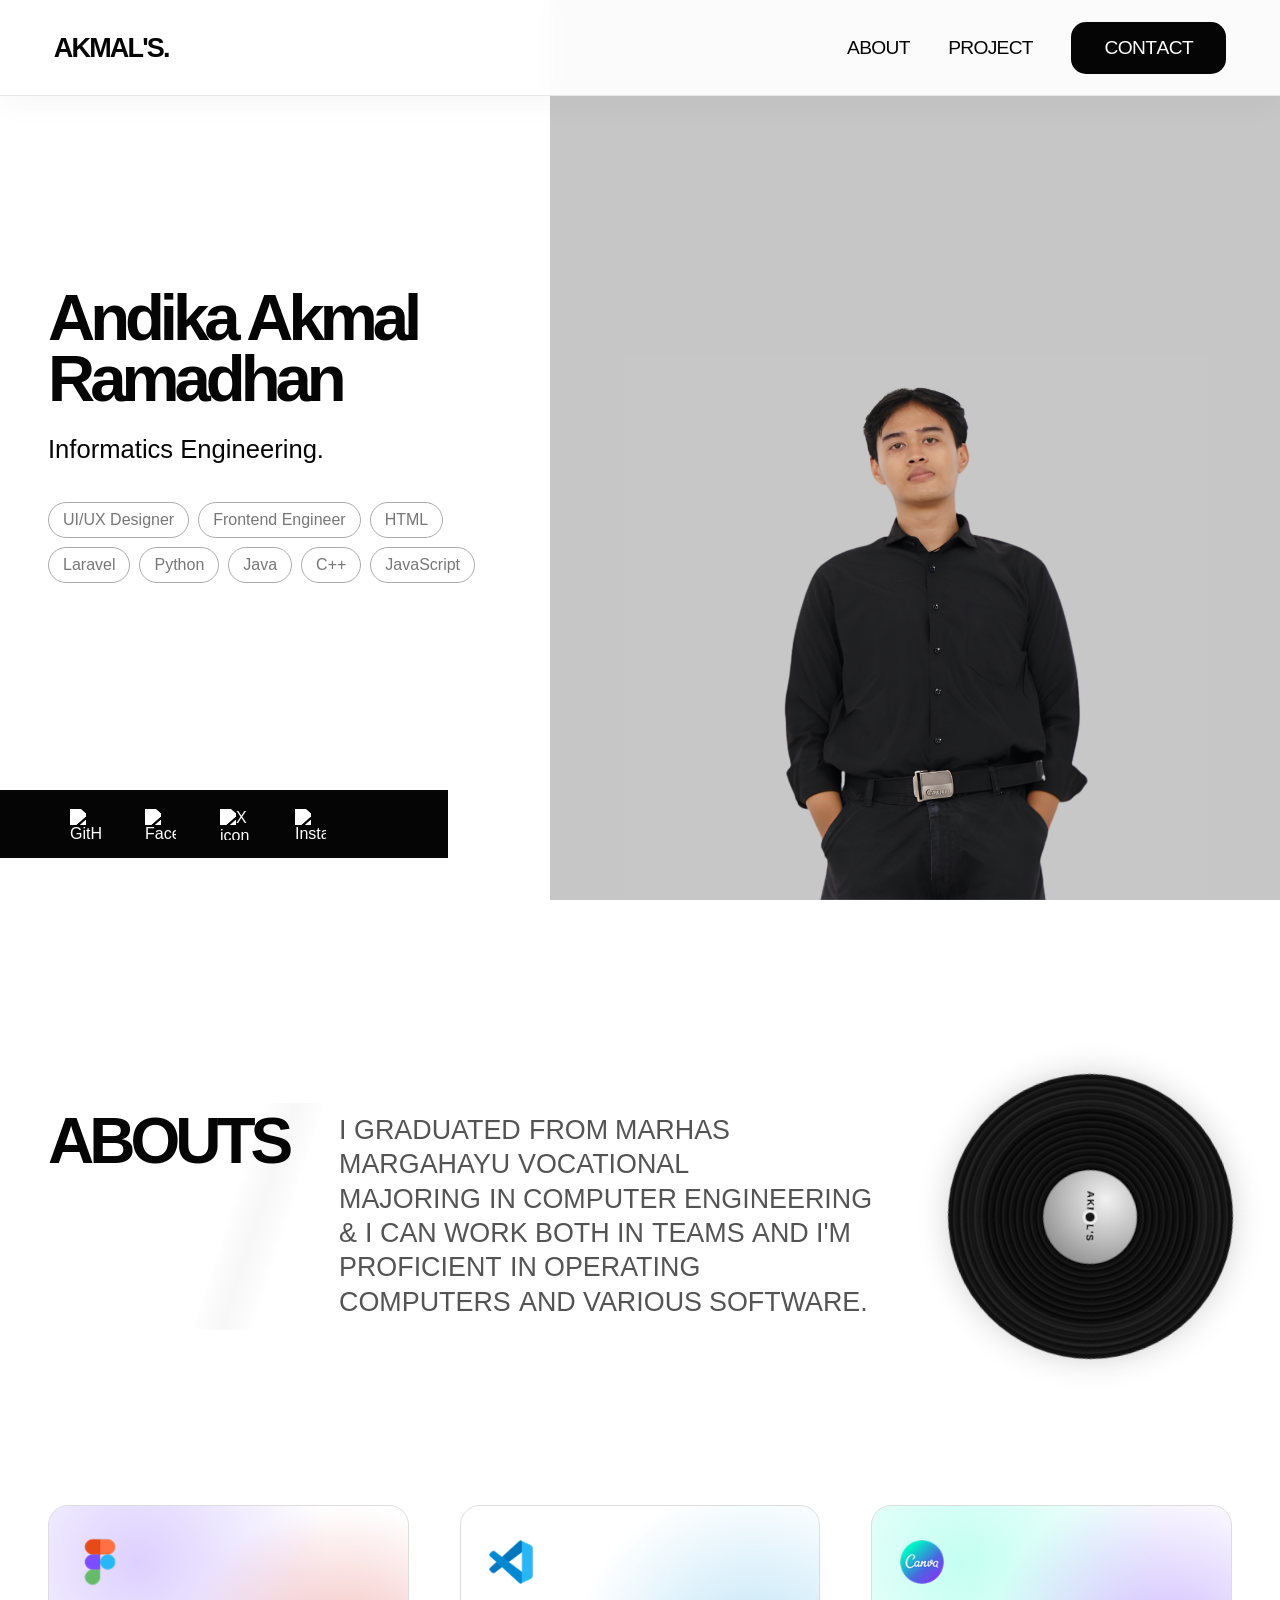
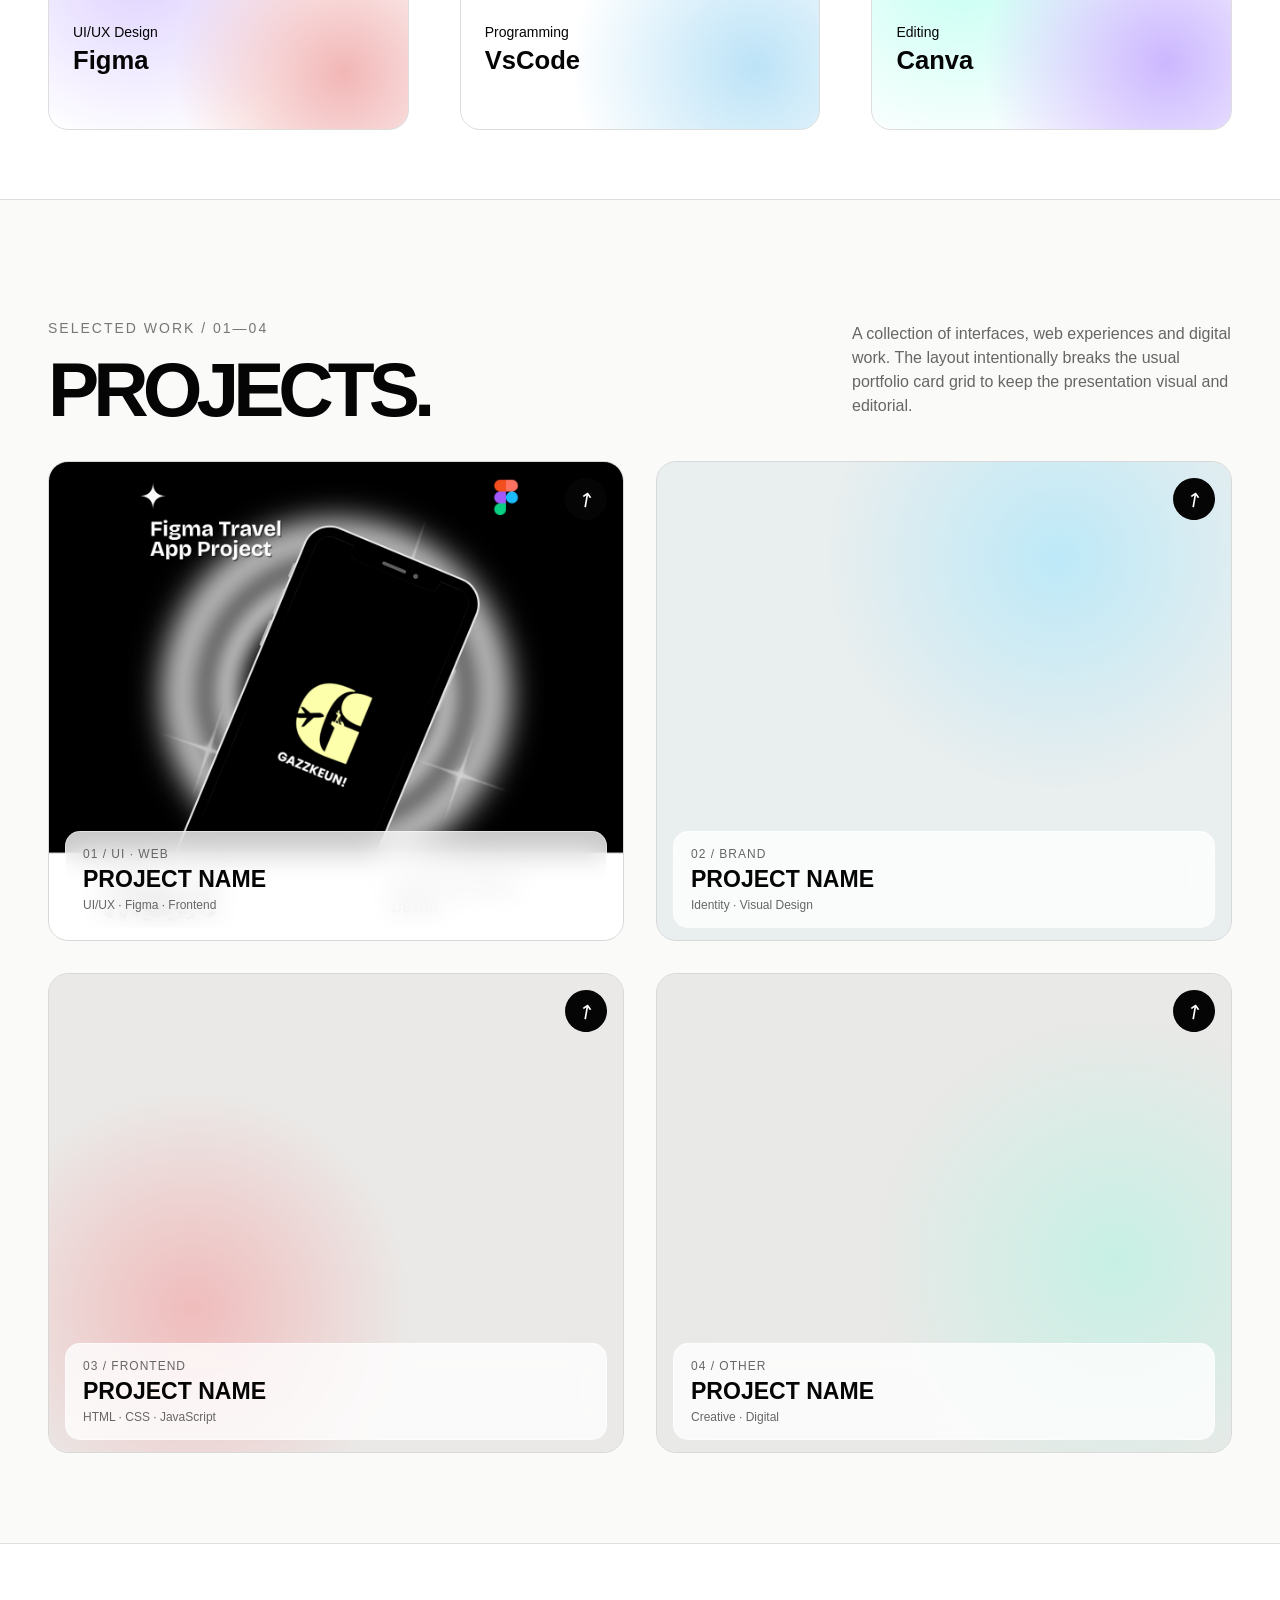
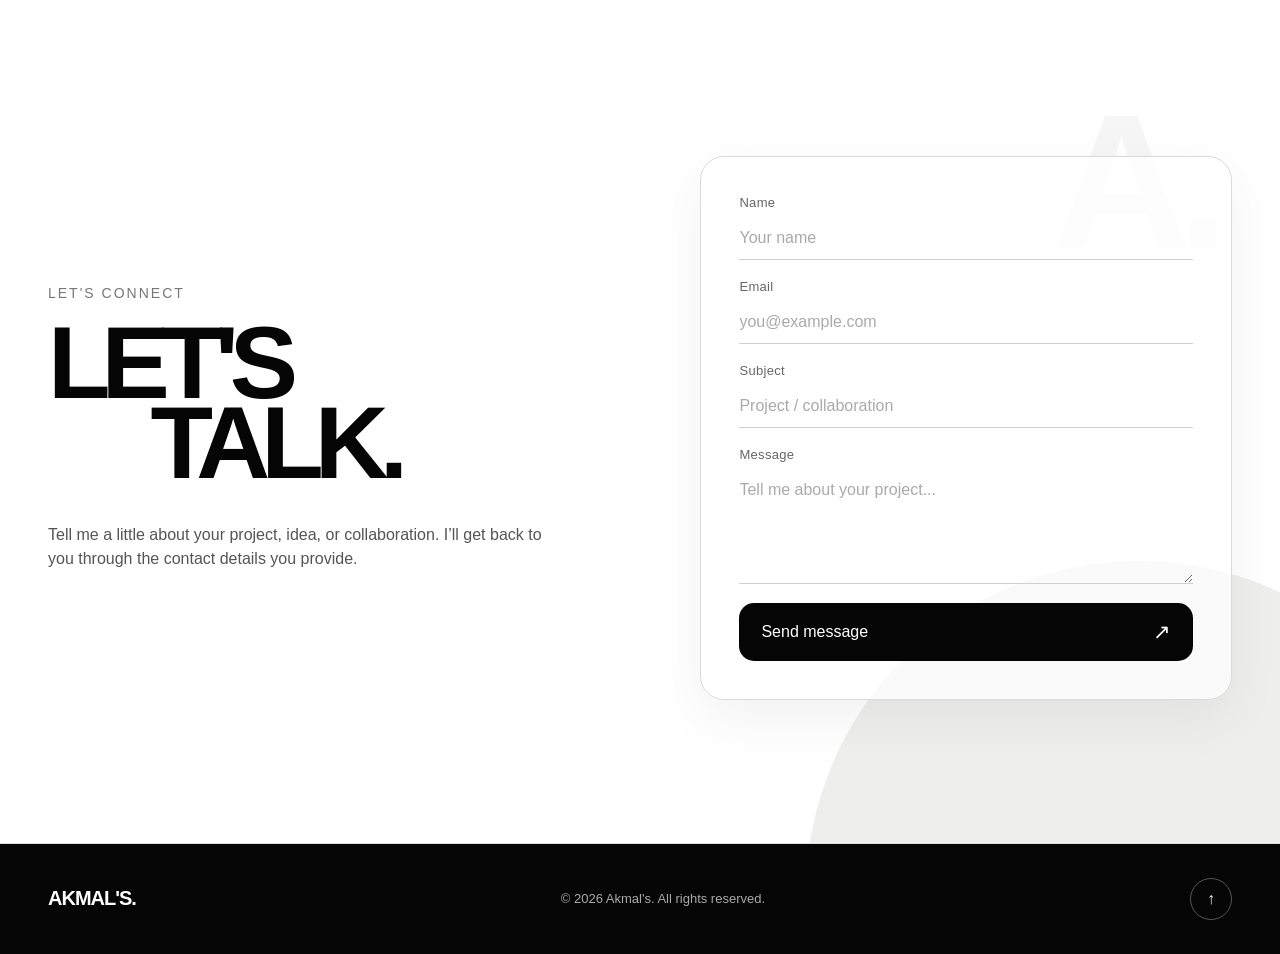
==== commit d5215c56: "Navbar : Changa font size at navbar" ====
--- a/debug.html
+++ b/debug.html
@@ -127,10 +127,10 @@
 
         .nav-contact {
             position: relative;
-            min-width: clamp(185px, 11vw, 225px);
-            min-height: 62px;
-            padding: 0 27px;
-            border-radius: 17px;
+            min-width: clamp(155px, 9.5vw, 195px);
+            min-height: 52px;
+            padding: 0 22px;
+            border-radius: 15px;
             display: inline-flex;
             align-items: center;
             justify-content: center;
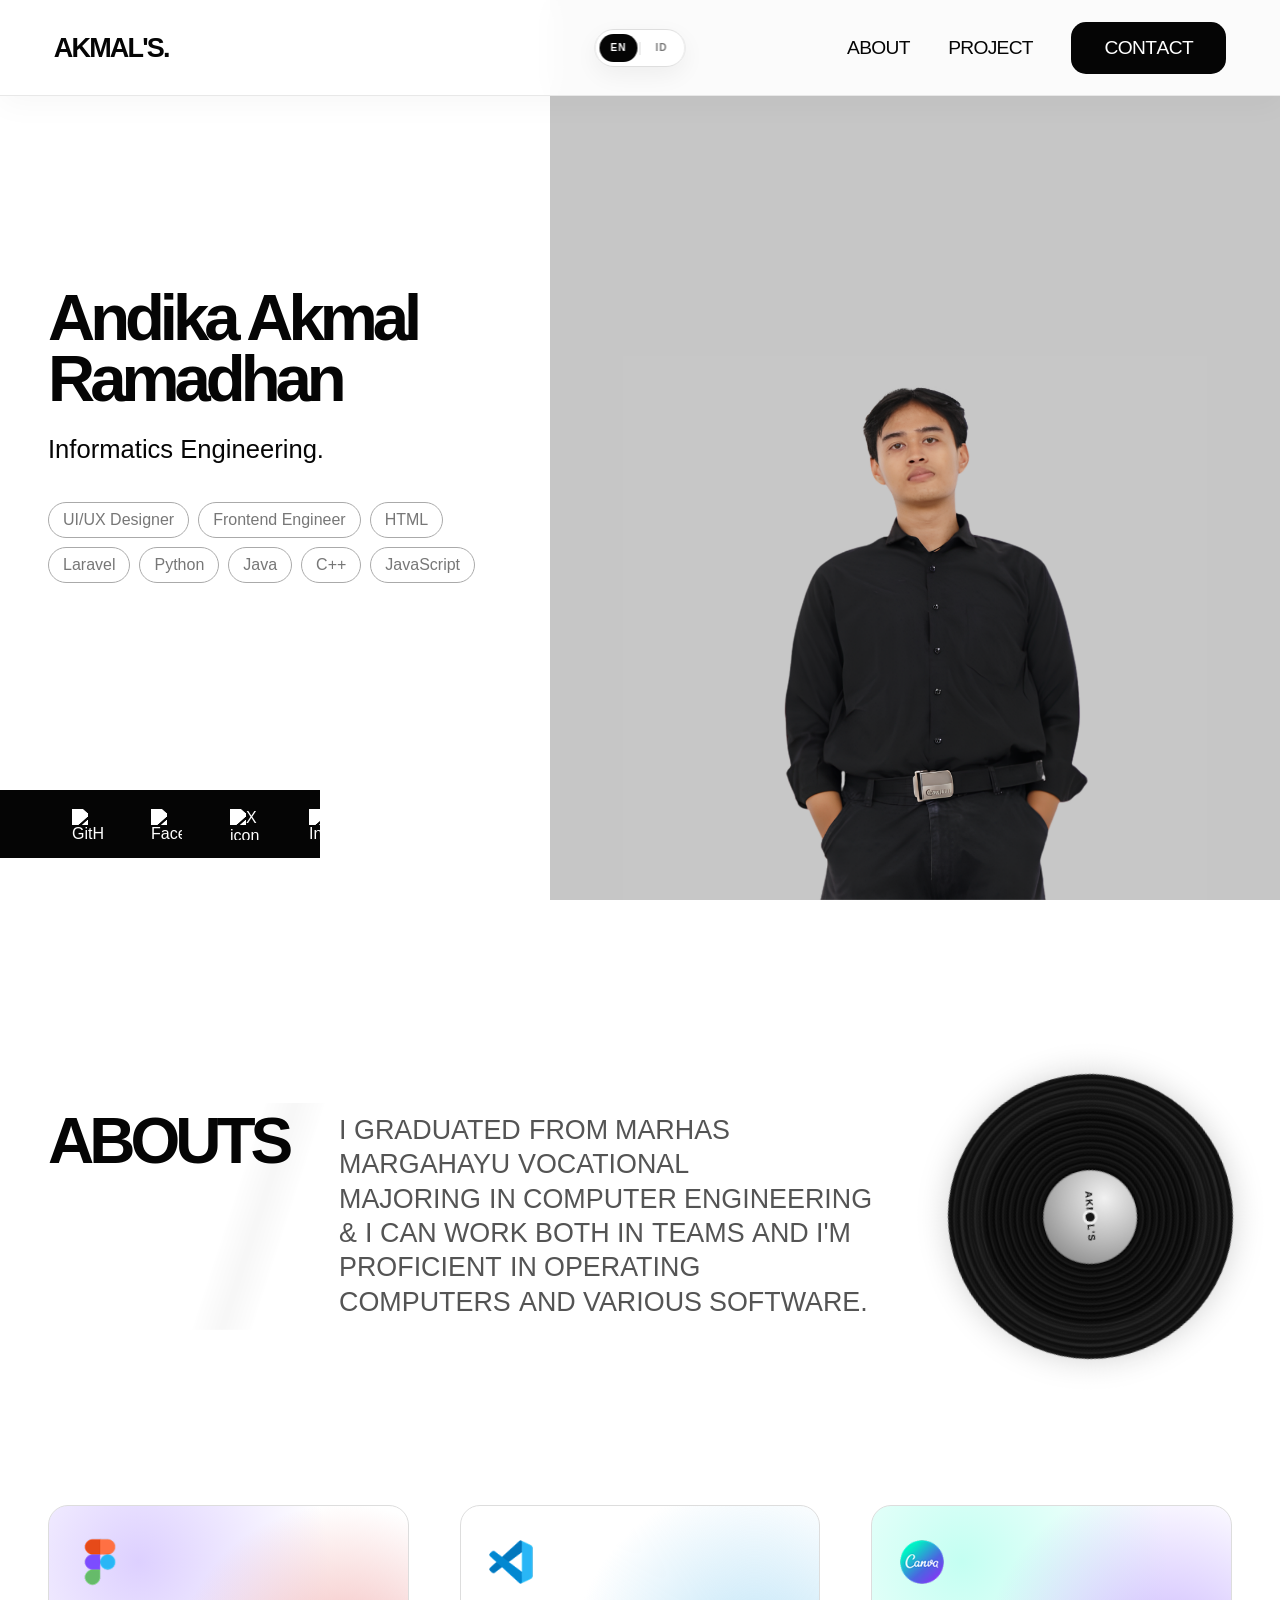
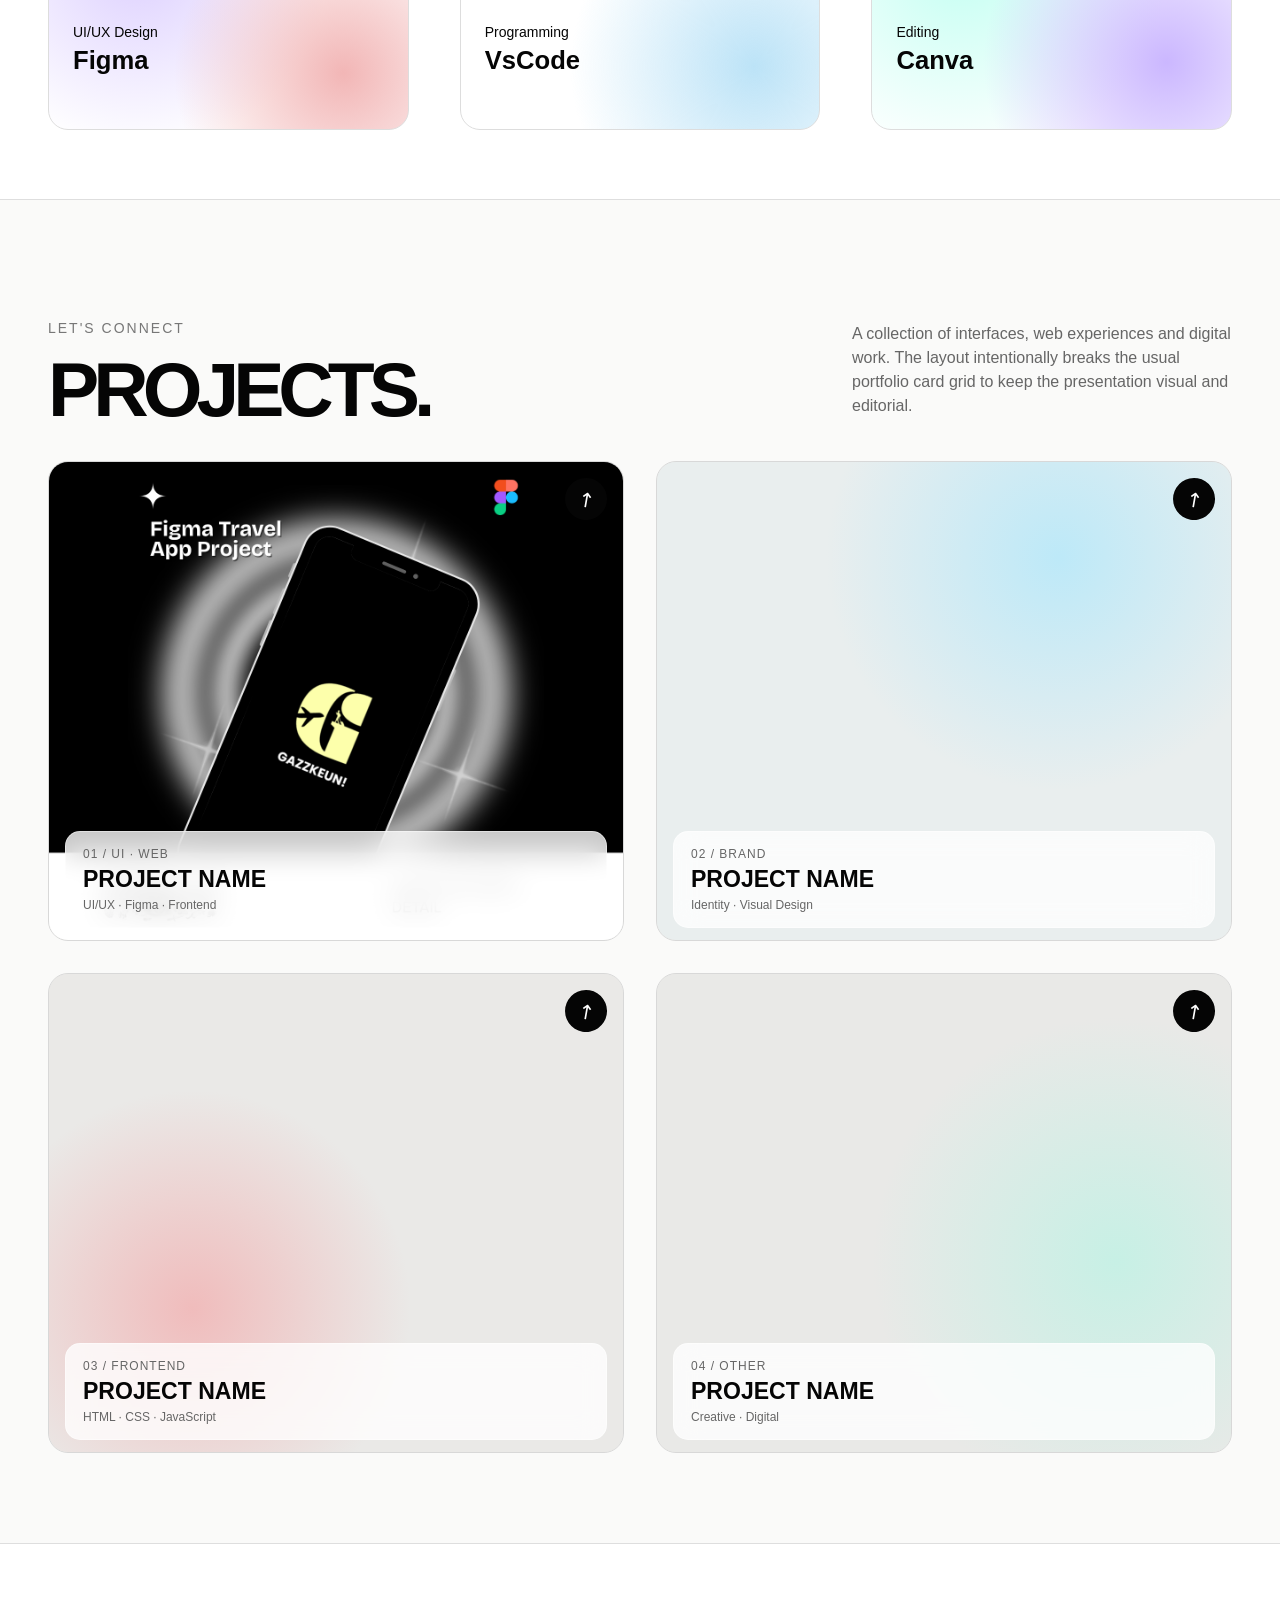
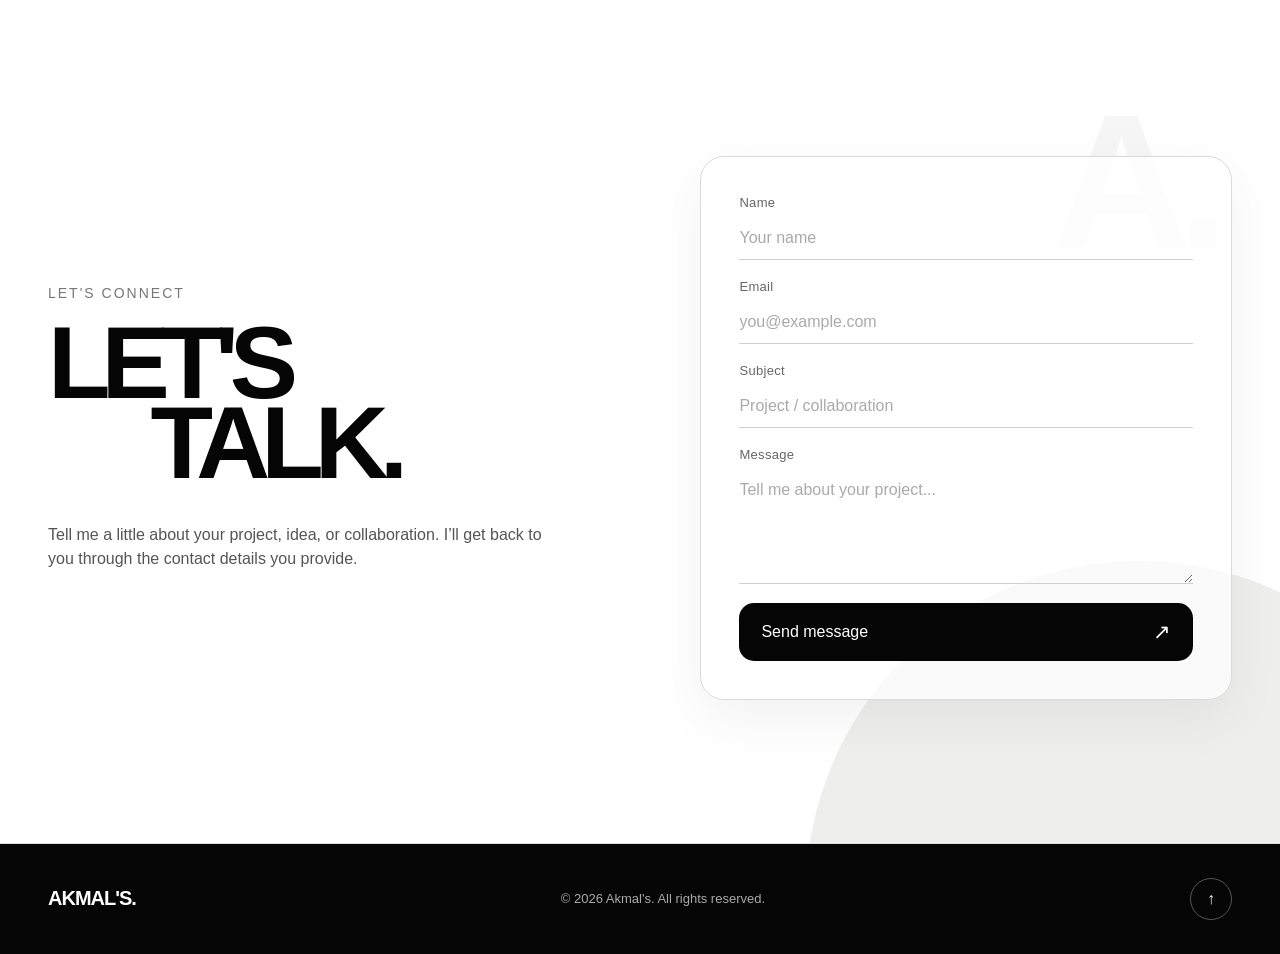
==== commit ebb12a6c: "feat: refine portfolio UI, language switch, and mobile experience" ====
--- a/debug.html
+++ b/debug.html
@@ -341,7 +341,7 @@
             position: absolute;
             left: 0;
             bottom: 42px;
-            width: 35%;
+            width: 25%;
             height: 68px;
             background: var(--black);
             display: flex;
@@ -356,7 +356,7 @@
             display: flex;
             align-items: center;
             justify-content: center;
-            flex: 0 0 31px;
+            flex: 0 0 35px;
             transition: transform .35s var(--ease);
         }
 
@@ -2815,6 +2815,278 @@
             }
         }
 
+
+        /* =========================================================
+           CONTACT TOAST — larger + more visible
+           Only notification styling/position is changed.
+        ========================================================= */
+        .contact-toast {
+            left: 50%;
+            right: auto;
+            top: 112px;
+            bottom: auto;
+            width: min(480px, calc(100vw - 48px));
+            min-height: 96px;
+            padding: 18px 18px 18px 20px;
+            grid-template-columns: 46px 1fr 34px;
+            gap: 15px;
+            border-radius: 22px;
+            background: rgba(8,8,8,.96);
+            border: 1px solid rgba(255,255,255,.16);
+            box-shadow:
+                0 22px 70px rgba(0,0,0,.28),
+                0 0 0 1px rgba(0,0,0,.04);
+            transform: translate(-50%, -18px) scale(.94);
+            backdrop-filter: blur(20px);
+            -webkit-backdrop-filter: blur(20px);
+        }
+
+        .contact-toast::before {
+            content: "";
+            position: absolute;
+            left: 18px;
+            right: 18px;
+            top: 0;
+            height: 2px;
+            border-radius: 999px;
+            background: linear-gradient(
+                90deg,
+                transparent,
+                rgba(255,255,255,.9),
+                transparent
+            );
+            opacity: .75;
+        }
+
+        .contact-toast.is-visible {
+            animation: toastInTop .65s var(--ease) forwards;
+        }
+
+        .contact-toast.is-hiding {
+            animation: toastOutTop .5s var(--ease) forwards;
+        }
+
+        .toast-mark {
+            width: 46px;
+            height: 46px;
+            border-radius: 14px;
+            background: #fff;
+            box-shadow: 0 0 0 1px rgba(255,255,255,.18);
+        }
+
+        .toast-mark span {
+            width: 13px;
+            height: 13px;
+        }
+
+        .toast-copy {
+            gap: 6px;
+        }
+
+        .toast-copy strong {
+            font-size: 14px;
+            letter-spacing: 1.8px;
+        }
+
+        .toast-copy small {
+            font-size: 13px;
+            line-height: 1.4;
+            color: #b8b8b8;
+        }
+
+        .toast-close {
+            width: 34px;
+            height: 34px;
+            font-size: 21px;
+        }
+
+        @keyframes toastInTop {
+            0% {
+                opacity: 0;
+                transform: translate(-50%, -18px) scale(.94);
+                filter: blur(5px);
+            }
+            100% {
+                opacity: 1;
+                transform: translate(-50%, 0) scale(1);
+                filter: blur(0);
+            }
+        }
+
+        @keyframes toastOutTop {
+            0% {
+                opacity: 1;
+                transform: translate(-50%, 0) scale(1);
+                filter: blur(0);
+            }
+            100% {
+                opacity: 0;
+                transform: translate(-50%, -10px) scale(.97);
+                filter: blur(2px);
+            }
+        }
+
+        @media (max-width: 760px) {
+            .contact-toast {
+                top: 82px;
+                bottom: auto;
+                left: 12px;
+                right: 12px;
+                width: auto;
+                min-height: 88px;
+                padding: 16px;
+                grid-template-columns: 42px 1fr 30px;
+                gap: 12px;
+                border-radius: 19px;
+            }
+
+            .contact-toast::before {
+                left: 14px;
+                right: 14px;
+            }
+
+            .toast-mark {
+                width: 42px;
+                height: 42px;
+                border-radius: 12px;
+            }
+
+            .toast-copy strong {
+                font-size: 12px;
+                letter-spacing: 1.5px;
+            }
+
+            .toast-copy small {
+                font-size: 12px;
+            }
+
+            .toast-close {
+                width: 30px;
+                height: 30px;
+                font-size: 19px;
+            }
+
+            @keyframes toastInTop {
+                0% {
+                    opacity: 0;
+                    transform: translateY(-14px) scale(.96);
+                    filter: blur(4px);
+                }
+                100% {
+                    opacity: 1;
+                    transform: translateY(0) scale(1);
+                    filter: blur(0);
+                }
+            }
+
+            @keyframes toastOutTop {
+                0% {
+                    opacity: 1;
+                    transform: translateY(0) scale(1);
+                    filter: blur(0);
+                }
+                100% {
+                    opacity: 0;
+                    transform: translateY(-8px) scale(.98);
+                    filter: blur(2px);
+                }
+            }
+        }
+
+
+        /* =========================================================
+           LANGUAGE SWITCH
+           Hidden during the navbar intro, then revealed after it.
+        ========================================================= */
+        .language-switch {
+            position: absolute;
+            left: 50%;
+            top: 50%;
+            z-index: 4;
+            display: inline-flex;
+            align-items: center;
+            gap: 2px;
+            padding: 4px;
+            border: 1px solid #dedede;
+            border-radius: 999px;
+            background: rgba(255,255,255,.88);
+            box-shadow: 0 8px 24px rgba(0,0,0,.055);
+            backdrop-filter: blur(12px);
+            -webkit-backdrop-filter: blur(12px);
+            opacity: 0;
+            visibility: hidden;
+            pointer-events: none;
+            transform: translate(-50%, -50%) translateY(-9px) scale(.92);
+        }
+
+        .nav-ready .language-switch {
+            visibility: visible;
+            pointer-events: auto;
+            animation: languageReveal .65s cubic-bezier(.22,1,.36,1) 1.08s forwards;
+        }
+
+        .lang-option {
+            min-width: 38px;
+            height: 28px;
+            padding: 0 10px;
+            border: 0;
+            border-radius: 999px;
+            background: transparent;
+            color: #777;
+            font: 700 10px/1 Arial, Helvetica, sans-serif;
+            letter-spacing: 1px;
+            cursor: pointer;
+            transition:
+                color .3s ease,
+                background .3s ease,
+                transform .3s var(--ease);
+        }
+
+        .lang-option:hover {
+            color: #111;
+            transform: translateY(-1px);
+        }
+
+        .lang-option.is-active {
+            background: #050505;
+            color: #fff;
+        }
+
+        .lang-divider {
+            width: 1px;
+            height: 13px;
+            background: #d5d5d5;
+            opacity: .8;
+        }
+
+        @keyframes languageReveal {
+            0% {
+                opacity: 0;
+                transform: translate(-50%, -50%) translateY(-9px) scale(.92);
+                filter: blur(4px);
+            }
+            100% {
+                opacity: 1;
+                transform: translate(-50%, -50%) translateY(0) scale(1);
+                filter: blur(0);
+            }
+        }
+
+        @media (max-width: 760px) {
+            .language-switch {
+                left: 50%;
+                padding: 3px;
+                box-shadow: 0 7px 18px rgba(0,0,0,.05);
+            }
+
+            .lang-option {
+                min-width: 34px;
+                height: 27px;
+                padding: 0 8px;
+                font-size: 9px;
+            }
+        }
+
 </style>
 </head>
 
@@ -2831,6 +3103,15 @@
         <div class="nav-inner">
 
             <a class="brand" href="#home" id="brandHome">AKMAL'S.</a>
+            <div class="language-switch" id="languageSwitch"
+                 role="group" aria-label="Language selector">
+                <button class="lang-option is-active" type="button"
+                        data-lang="en" aria-pressed="true">EN</button>
+                <span class="lang-divider" aria-hidden="true"></span>
+                <button class="lang-option" type="button"
+                        data-lang="id" aria-pressed="false">ID</button>
+            </div>
+
 
             <nav class="nav-links" aria-label="Main navigation">
                 <a class="nav-link" href="#about" aria-label="ABOUT">
@@ -3871,5 +4152,352 @@
         });
     </script>
 
+
+
+    <script>
+        /* =========================================================
+           LANGUAGE SWITCHER
+           Default: English.
+           Switches visible portfolio copy between English / Indonesian.
+        ========================================================== */
+        document.addEventListener("DOMContentLoaded", () => {
+            const languageSwitch = document.getElementById("languageSwitch");
+            if (!languageSwitch) return;
+
+            const navbar = document.getElementById("navbar");
+            const options = [...languageSwitch.querySelectorAll(".lang-option")];
+
+            const navLinks = [...document.querySelectorAll(".nav-link")];
+            const mobileLinks = [...document.querySelectorAll(".mobile-link")];
+            const heroSubtitle = document.querySelector(".hero-subtitle");
+            const roles = [...document.querySelectorAll(".role")];
+            const aboutHeading = document.querySelector(".about-heading");
+            const aboutLyric = document.querySelector(".about-lyric");
+            const skillLabels = [...document.querySelectorAll(".skill-label")];
+            const projectsKicker = document.querySelector(".projects-head .contact-kicker");
+            const projectsTitle = document.querySelector(".projects-title");
+            const projectsIntro = document.querySelector(".projects-intro");
+            const projectCards = [...document.querySelectorAll(".project-card")];
+
+            const contactKicker = document.querySelector(".contact-kicker");
+            const contactTitle = document.querySelector(".contact-title");
+            const contactCopy = document.querySelector(".contact-copy");
+            const formLabels = {
+                name: document.querySelector('label[for="contact-name"]'),
+                email: document.querySelector('label[for="contact-email"]'),
+                subject: document.querySelector('label[for="contact-subject"]'),
+                message: document.querySelector('label[for="contact-message"]')
+            };
+            const inputs = {
+                name: document.getElementById("contact-name"),
+                email: document.getElementById("contact-email"),
+                subject: document.getElementById("contact-subject"),
+                message: document.getElementById("contact-message")
+            };
+            const submitButton = document.querySelector(".contact-submit span:first-child");
+            const toastTitle = document.querySelector(".toast-copy strong");
+            const toastCopy = document.querySelector(".toast-copy small");
+            const toastClose = document.querySelector(".toast-close");
+            const footerCopy = document.querySelector(".footer-copy");
+            const projectModal = document.getElementById("projectModal");
+            const projectModalKicker = document.getElementById("projectModalKicker");
+            const projectModalTitle = document.getElementById("projectModalTitle");
+            const projectModalDescription = document.getElementById("projectModalDescription");
+            const projectModalTags = document.getElementById("projectModalTags");
+            const projectModalMetaLabels = [...document.querySelectorAll(".modal-meta-label")];
+            const projectModalRole = document.querySelectorAll(".modal-meta-value")[1];
+            const projectModalStatus = document.querySelectorAll(".modal-meta-value")[2];
+            const projectModalClose = document.getElementById("projectModalClose");
+
+            const originalProjectCards = projectCards.map(card => ({
+                card,
+                number: card.querySelector(".project-number"),
+                name: card.querySelector(".project-name"),
+                tags: card.querySelector(".project-tags"),
+                en: {
+                    title: card.dataset.title || "PROJECT",
+                    kicker: card.dataset.kicker || "SELECTED WORK",
+                    tags: card.dataset.tags || "",
+                    description: card.dataset.description || "",
+                    aria: card.getAttribute("aria-label") || ""
+                }
+            }));
+
+            const translations = {
+                en: {
+                    nav: ["ABOUT", "PROJECT", "CONTACT"],
+                    heroSubtitle: "Informatics Engineering.",
+                    roles: ["UI/UX Designer", "Frontend Engineer", "HTML", "Laravel", "Python", "Java", "C++", "JavaScript"],
+                    aboutHeading: "ABOUTS",
+                    aboutLyric: [
+                        ["I", "GRADUATED", "FROM", "MARHAS"],
+                        ["MARGAHAYU", "VOCATIONAL"],
+                        ["MAJORING", "IN", "COMPUTER", "ENGINEERING"],
+                        ["&", "I", "CAN", "WORK", "BOTH", "IN", "TEAMS", "AND", "I'M"],
+                        ["PROFICIENT", "IN", "OPERATING"],
+                        ["COMPUTERS", "AND", "VARIOUS", "SOFTWARE."]
+                    ],
+                    skillLabels: ["UI/UX Design", "Programming", "Editing"],
+                    projectsKicker: "SELECTED WORK / 01—04",
+                    projectsTitle: "PROJECTS.",
+                    projectsIntro: "A collection of interfaces, web experiences and digital work. The layout intentionally breaks the usual portfolio card grid to keep the presentation visual and editorial.",
+                    cardName: "PROJECT NAME",
+                    contactKicker: "LET'S CONNECT",
+                    contactTitle: ["LET'S", "TALK."],
+                    contactCopy: "Tell me a little about your project, idea, or collaboration. I’ll get back to you through the contact details you provide.",
+                    labels: ["Name", "Email", "Subject", "Message"],
+                    placeholders: ["Your name", "you@example.com", "Project / collaboration", "Tell me about your project..."],
+                    send: "Send message",
+                    toastTitle: "MESSAGE CAPTURED",
+                    toastCopy: "Your message is ready to be received.",
+                    footer: "© 2026 Akmal's. All rights reserved.",
+                    modalMeta: ["Tools", "Role", "Status"],
+                    modalRole: "UI/UX Designer · Frontend",
+                    modalStatus: "Selected work",
+                    modalClose: "Close project details",
+                    title: "Akmal's — Informatics Engineering Portfolio"
+                },
+                id: {
+                    nav: ["TENTANG", "PROYEK", "KONTAK"],
+                    heroSubtitle: "Teknik Informatika.",
+                    roles: ["Desainer UI/UX", "Frontend Engineer", "HTML", "Laravel", "Python", "Java", "C++", "JavaScript"],
+                    aboutHeading: "TENTANG",
+                    aboutLyric: [
+                        ["SAYA", "LULUS", "DARI"],
+                        ["SMK", "MARHAS", "MARGAHAYU"],
+                        ["JURUSAN", "TEKNIK", "KOMPUTER"],
+                        ["&", "SAYA", "DAPAT", "BEKERJA", "DALAM", "TIM"],
+                        ["DAN", "MAHIR", "MENGOPERASIKAN"],
+                        ["KOMPUTER", "SERTA", "BERBAGAI", "PERANGKAT", "LUNAK."]
+                    ],
+                    skillLabels: ["Desain UI/UX", "Pemrograman", "Penyuntingan"],
+                    projectsKicker: "KARYA PILIHAN / 01—04",
+                    projectsTitle: "PROYEK.",
+                    projectsIntro: "Kumpulan antarmuka, pengalaman web, dan karya digital. Tata letak ini sengaja memecah pola grid portofolio agar tampil lebih visual dan editorial.",
+                    cardName: "NAMA PROYEK",
+                    contactKicker: "MARI TERHUBUNG",
+                    contactTitle: ["MARI", "BICARA."],
+                    contactCopy: "Ceritakan sedikit tentang proyek, ide, atau kolaborasi yang kamu miliki. Saya akan menghubungi kembali melalui detail kontak yang kamu berikan.",
+                    labels: ["Nama", "Email", "Subjek", "Pesan"],
+                    placeholders: ["Nama kamu", "kamu@example.com", "Proyek / kolaborasi", "Ceritakan tentang proyek kamu..."],
+                    send: "Kirim pesan",
+                    toastTitle: "PESAN DITERIMA",
+                    toastCopy: "Pesan kamu siap untuk diterima.",
+                    footer: "© 2026 Akmal's. Seluruh hak dilindungi.",
+                    modalMeta: ["Alat", "Peran", "Status"],
+                    modalRole: "Desainer UI/UX · Frontend",
+                    modalStatus: "Karya pilihan",
+                    modalClose: "Tutup detail proyek",
+                    title: "Akmal's — Portofolio Teknik Informatika"
+                }
+            };
+
+            const projectTranslations = {
+                en: {
+                    1: {
+                        title: "Web Experience",
+                        kicker: "01 / UI · WEB",
+                        tags: "UI/UX · Figma · Frontend",
+                        description: "A digital interface focused on hierarchy, visual rhythm, and responsive interaction.",
+                        aria: "Open Web Experience project details"
+                    },
+                    2: {
+                        title: "Visual Identity",
+                        kicker: "02 / BRAND",
+                        tags: "Identity · Visual Design",
+                        description: "A visual direction exploring typography, composition, and a consistent digital identity.",
+                        aria: "Open Visual Identity project details"
+                    },
+                    3: {
+                        title: "Frontend Build",
+                        kicker: "03 / FRONTEND",
+                        tags: "HTML · CSS · JavaScript",
+                        description: "A frontend implementation translating a visual concept into a polished interactive web page.",
+                        aria: "Open Frontend Build project details"
+                    },
+                    4: {
+                        title: "Creative Project",
+                        kicker: "04 / OTHER",
+                        tags: "Creative · Digital",
+                        description: "An experimental digital piece combining layout, motion, and visual storytelling.",
+                        aria: "Open Creative Project project details"
+                    }
+                },
+                id: {
+                    1: {
+                        title: "Pengalaman Web",
+                        kicker: "01 / UI · WEB",
+                        tags: "UI/UX · Figma · Frontend",
+                        description: "Antarmuka digital yang berfokus pada hierarki, ritme visual, dan interaksi responsif.",
+                        aria: "Buka detail proyek Pengalaman Web"
+                    },
+                    2: {
+                        title: "Identitas Visual",
+                        kicker: "02 / MEREK",
+                        tags: "Identitas · Desain Visual",
+                        description: "Eksplorasi arah visual melalui tipografi, komposisi, dan identitas digital yang konsisten.",
+                        aria: "Buka detail proyek Identitas Visual"
+                    },
+                    3: {
+                        title: "Implementasi Frontend",
+                        kicker: "03 / FRONTEND",
+                        tags: "HTML · CSS · JavaScript",
+                        description: "Implementasi frontend yang menerjemahkan konsep visual menjadi halaman web interaktif yang rapi.",
+                        aria: "Buka detail proyek Implementasi Frontend"
+                    },
+                    4: {
+                        title: "Proyek Kreatif",
+                        kicker: "04 / LAINNYA",
+                        tags: "Kreatif · Digital",
+                        description: "Eksperimen digital yang menggabungkan tata letak, gerakan, dan storytelling visual.",
+                        aria: "Buka detail proyek Proyek Kreatif"
+                    }
+                }
+            };
+
+            const setAnimatedNavText = (element, value) => {
+                if (!element) return;
+                element.innerHTML = [...value].map((char, index) => {
+                    const safe = char === " " ? "&nbsp;" : char;
+                    return `<span class="nav-letter" style="--i:${index}">${safe}</span>`;
+                }).join("");
+            };
+
+            const setAboutLyric = (linesData) => {
+                if (!aboutLyric) return;
+
+                aboutLyric.innerHTML = linesData.map(line =>
+                    `<span class="lyric-line">${
+                        line.map(word => `<span class="lyric-word">${word}</span>`).join("")
+                    }</span>`
+                ).join("");
+
+                aboutLyric.querySelectorAll(".lyric-word").forEach((word, index) => {
+                    word.style.setProperty("--lyric-index", index);
+                });
+            };
+
+            const applyLanguage = language => {
+                const t = translations[language] || translations.en;
+
+                document.documentElement.lang = language;
+                document.title = t.title;
+
+                navLinks.forEach((link, index) => setAnimatedNavText(link, t.nav[index]));
+                mobileLinks.forEach((link, index) => {
+                    link.textContent = t.nav[index];
+                });
+
+                if (heroSubtitle) heroSubtitle.textContent = t.heroSubtitle;
+
+                roles.forEach((role, index) => {
+                    if (t.roles[index]) role.textContent = t.roles[index];
+                });
+
+                if (aboutHeading) aboutHeading.textContent = t.aboutHeading;
+                setAboutLyric(t.aboutLyric);
+
+                skillLabels.forEach((label, index) => {
+                    if (t.skillLabels[index]) label.textContent = t.skillLabels[index];
+                });
+
+                if (projectsKicker) projectsKicker.textContent = t.projectsKicker;
+                if (projectsTitle) projectsTitle.textContent = t.projectsTitle;
+                if (projectsIntro) projectsIntro.textContent = t.projectsIntro;
+
+                originalProjectCards.forEach(({card, number, name, tags}, index) => {
+                    const project = projectTranslations[language][index + 1];
+                    if (!project) return;
+
+                    number.textContent = project.kicker;
+                    name.textContent = t.cardName;
+                    tags.textContent = project.tags;
+
+                    card.dataset.title = project.title;
+                    card.dataset.kicker = project.kicker;
+                    card.dataset.tags = project.tags;
+                    card.dataset.description = project.description;
+                    card.setAttribute("aria-label", project.aria);
+                });
+
+                if (contactKicker) contactKicker.textContent = t.contactKicker;
+                if (contactTitle) {
+                    const spans = contactTitle.querySelectorAll("span");
+                    spans.forEach((span, index) => {
+                        if (t.contactTitle[index]) span.textContent = t.contactTitle[index];
+                    });
+                }
+                if (contactCopy) contactCopy.textContent = t.contactCopy;
+
+                const labelValues = Object.values(formLabels);
+                labelValues.forEach((label, index) => {
+                    if (label && t.labels[index]) label.textContent = t.labels[index];
+                });
+
+                inputs.name?.setAttribute("placeholder", t.placeholders[0]);
+                inputs.email?.setAttribute("placeholder", t.placeholders[1]);
+                inputs.subject?.setAttribute("placeholder", t.placeholders[2]);
+                inputs.message?.setAttribute("placeholder", t.placeholders[3]);
+
+                if (submitButton) submitButton.textContent = t.send;
+                if (toastTitle) toastTitle.textContent = t.toastTitle;
+                if (toastCopy) toastCopy.textContent = t.toastCopy;
+                if (toastClose) toastClose.setAttribute("aria-label", language === "id" ? "Tutup notifikasi" : "Close notification");
+                if (footerCopy) footerCopy.textContent = t.footer;
+
+                projectModalMetaLabels.forEach((label, index) => {
+                    if (t.modalMeta[index]) label.textContent = t.modalMeta[index];
+                });
+                if (projectModalRole) projectModalRole.textContent = t.modalRole;
+                if (projectModalStatus) projectModalStatus.textContent = t.modalStatus;
+                if (projectModalClose) projectModalClose.setAttribute("aria-label", t.modalClose);
+
+                // Keep an already-open project modal synchronized with the selected language.
+                if (projectModal?.classList.contains("is-open")) {
+                    const activeCard = window.__activeProjectCardForLanguage;
+                    if (activeCard) {
+                        const projectIndex = Number(activeCard.dataset.project);
+                        const current = projectTranslations[language][projectIndex];
+                        if (current) {
+                            if (projectModalKicker) projectModalKicker.textContent = current.kicker;
+                            if (projectModalTitle) projectModalTitle.textContent = current.title;
+                            if (projectModalDescription) projectModalDescription.textContent = current.description;
+                            if (projectModalTags) projectModalTags.textContent = current.tags;
+                        }
+                    }
+                }
+
+                options.forEach(option => {
+                    const active = option.dataset.lang === language;
+                    option.classList.toggle("is-active", active);
+                    option.setAttribute("aria-pressed", active ? "true" : "false");
+                });
+
+                languageSwitch.setAttribute(
+                    "aria-label",
+                    language === "id" ? "Pilih bahasa, Indonesia aktif" : "Language selector, English active"
+                );
+            };
+
+            options.forEach(option => {
+                option.addEventListener("click", () => {
+                    const language = option.dataset.lang;
+                    if (!translations[language]) return;
+                    applyLanguage(language);
+                });
+            });
+
+            // Default language remains English on each fresh page load.
+            applyLanguage("en");
+
+            // Give the project-modal script a reference to whichever card is open.
+            projectCards.forEach(card => {
+                card.addEventListener("click", () => {
+                    window.__activeProjectCardForLanguage = card;
+                });
+            });
+        });
+    </script>
+
 </body>
 </html> 
